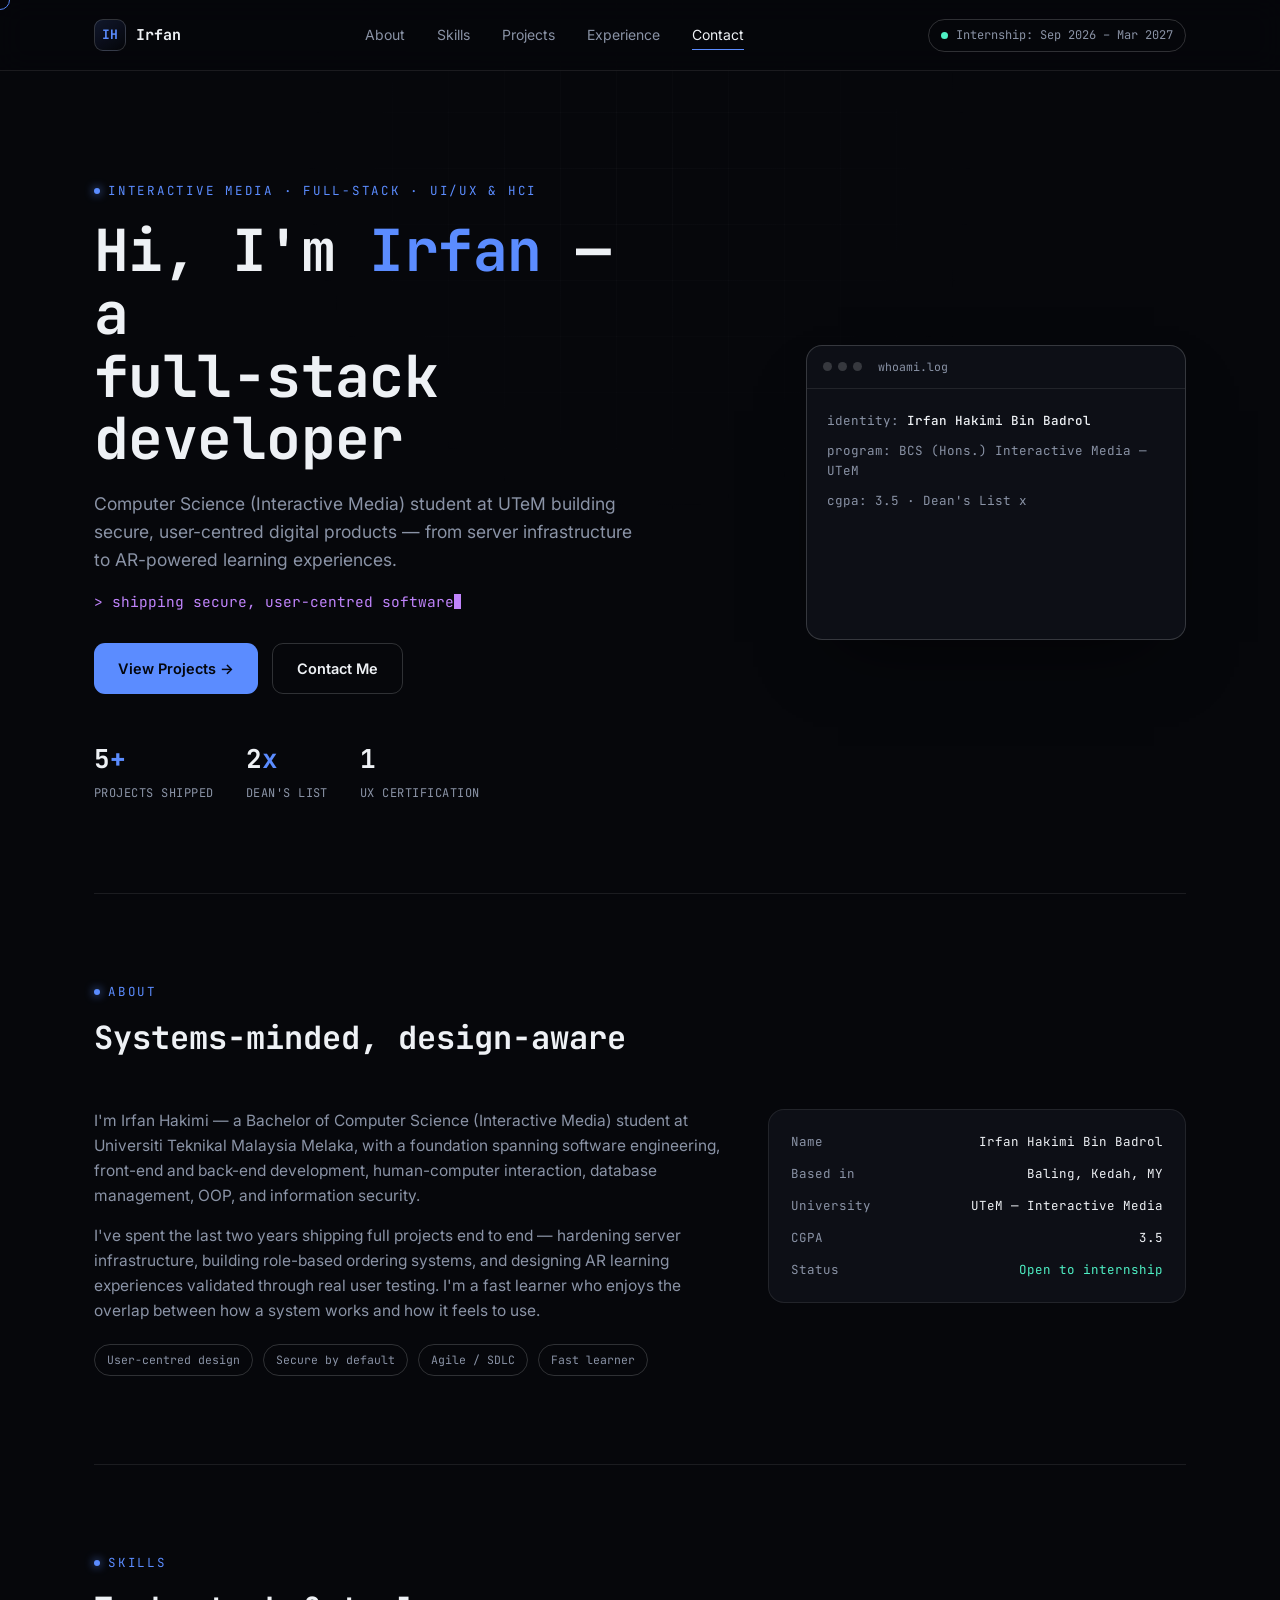
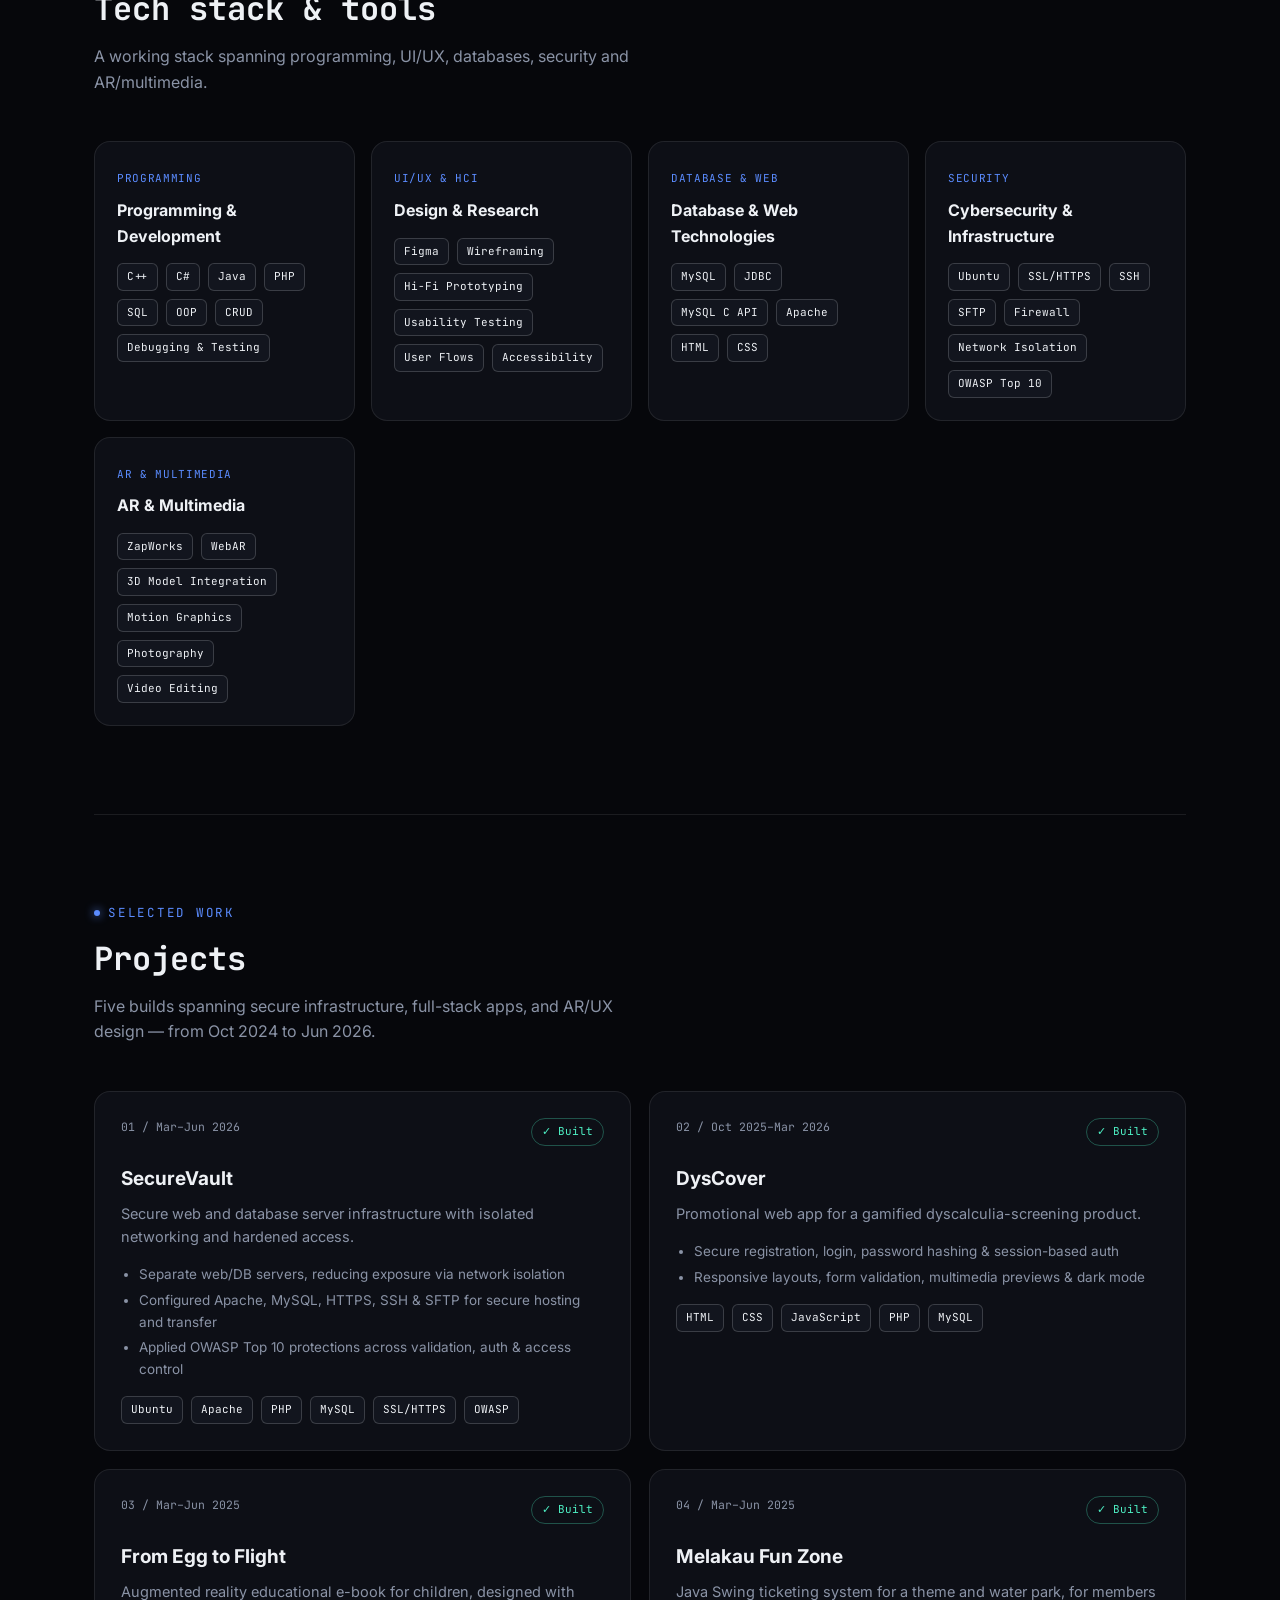
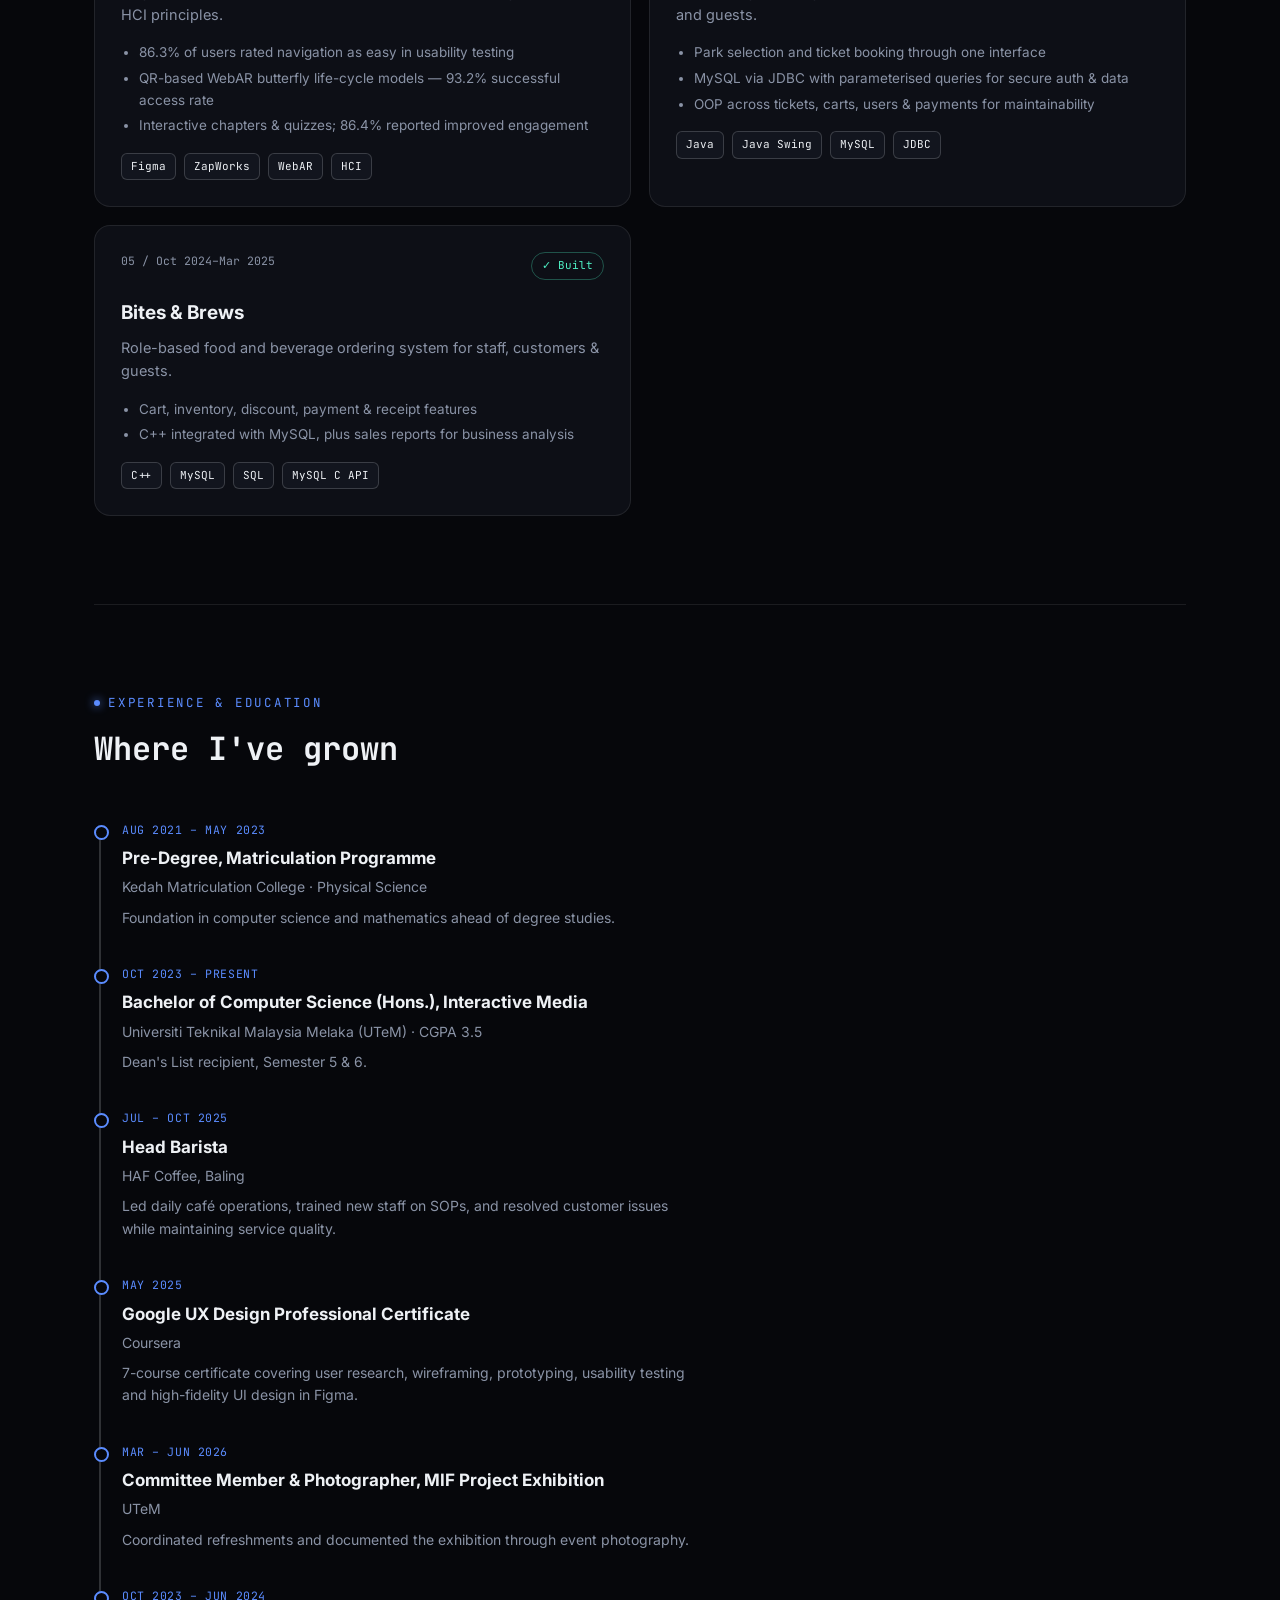
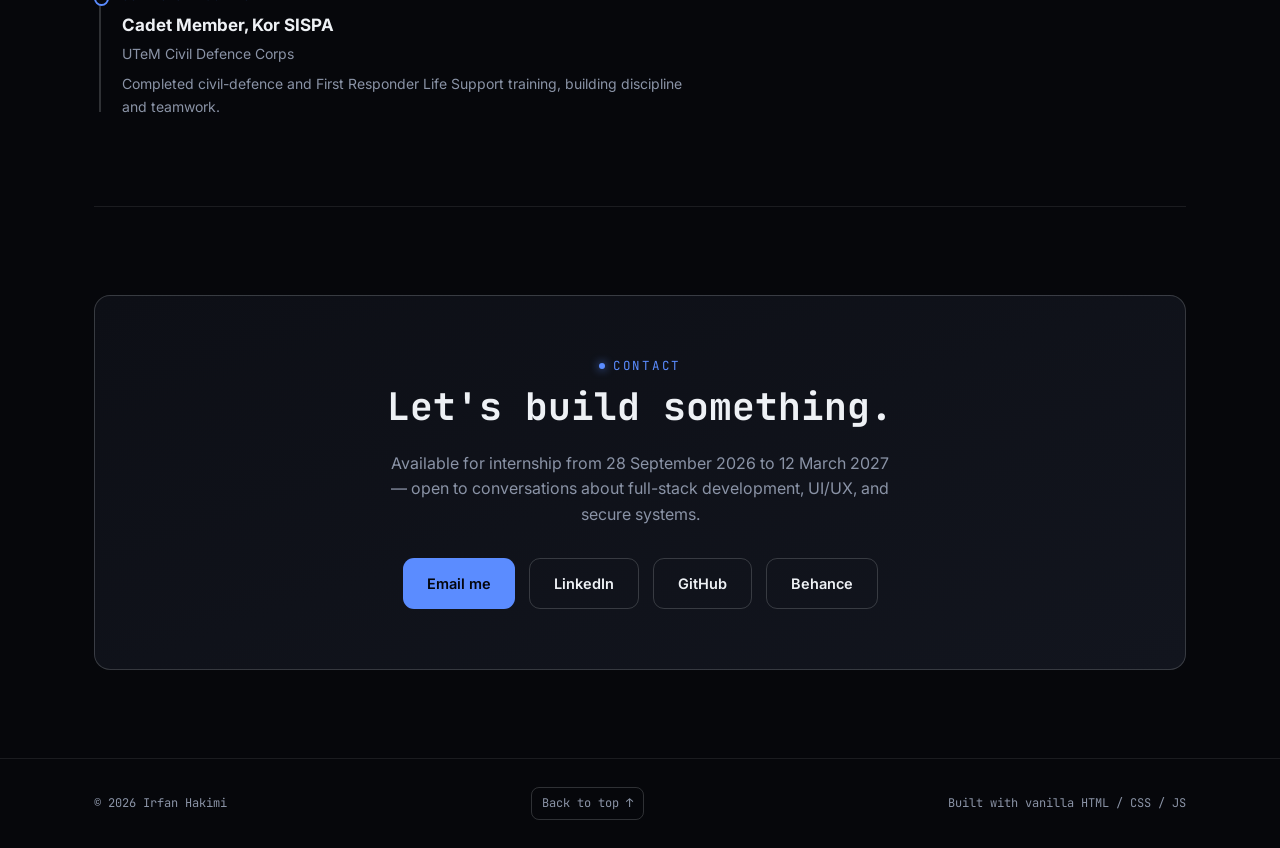
==== index.html @ e246172f "Rename index2.html to index.html" ====
<!DOCTYPE html>
<html lang="en">
<head>
<meta charset="UTF-8">
<meta name="viewport" content="width=device-width, initial-scale=1.0">
<title>Irfan Hakimi — Computer Science (Interactive Media) Portfolio</title>
<meta name="description" content="Irfan Hakimi Bin Badrol — Bachelor of Computer Science (Interactive Media) student at UTeM. Full-stack development, UI/UX, HCI, and information security projects.">
<link rel="preconnect" href="https://fonts.googleapis.com">
<link href="https://fonts.googleapis.com/css2?family=JetBrains+Mono:wght@400;500;600;700;800&family=Inter:wght@400;500;600;700;800&display=swap" rel="stylesheet">
<style>
  :root{
    --bg:#06070b;
    --surface:#0d0f16;
    --surface-2:#12151e;
    --line:rgba(238,241,245,0.09);
    --line-strong:rgba(238,241,245,0.18);
    --text:#eef1f5;
    --muted:#8a93a6;
    --accent:#5b8cff;
    --accent-soft:rgba(91,140,255,0.14);
    --accent-2:#c084fc;
    --ok:#4ef0c4;
    --radius:16px;
    --mono:'JetBrains Mono', ui-monospace, monospace;
    --sans:'Inter', system-ui, sans-serif;
    --ease:cubic-bezier(.22,1,.36,1);
  }
  *{margin:0;padding:0;box-sizing:border-box;}
  html{scroll-behavior:smooth;}
  body{
    background:var(--bg);color:var(--text);font-family:var(--sans);
    line-height:1.6;-webkit-font-smoothing:antialiased;overflow-x:hidden;position:relative;
  }
  a{color:inherit;text-decoration:none;}
  ::selection{background:var(--accent);color:#050608;}
  :focus-visible{outline:2px solid var(--accent);outline-offset:3px;border-radius:4px;}
  img,svg{display:block;max-width:100%;}

  body::before{
    content:'';position:fixed;inset:0;z-index:0;pointer-events:none;
    background-image:linear-gradient(var(--line) 1px, transparent 1px), linear-gradient(90deg, var(--line) 1px, transparent 1px);
    background-size:56px 56px;
    mask-image:radial-gradient(520px circle at var(--mx,50%) var(--my,20%), rgba(0,0,0,0.55), transparent 72%);
    -webkit-mask-image:radial-gradient(520px circle at var(--mx,50%) var(--my,20%), rgba(0,0,0,0.55), transparent 72%);
    opacity:.55;
  }

  .progress{position:fixed;top:0;left:0;height:2px;background:linear-gradient(90deg,var(--accent),var(--accent-2));width:0%;z-index:200;transition:width .1s linear;}

  .cursor{
    position:fixed;top:0;left:0;width:20px;height:20px;border-radius:50%;
    border:1.5px solid var(--accent);pointer-events:none;z-index:999;
    transform:translate(-50%,-50%);transition:width .2s var(--ease),height .2s var(--ease),background .2s ease,border-color .2s ease;
    mix-blend-mode:difference;
  }
  .cursor.active{width:44px;height:44px;background:var(--accent-soft);}
  @media (hover:none){ .cursor{display:none;} }

  .wrap{max-width:1140px;margin:0 auto;padding:0 24px;position:relative;z-index:1;}
  .eyebrow{
    font-family:var(--mono);font-size:12.5px;letter-spacing:.14em;text-transform:uppercase;
    color:var(--accent);display:flex;align-items:center;gap:8px;
  }
  .eyebrow::before{content:'';width:6px;height:6px;border-radius:50%;background:var(--accent);box-shadow:0 0 10px var(--accent);}

  header{position:sticky;top:0;z-index:60;background:rgba(6,7,11,0.7);backdrop-filter:blur(14px);border-bottom:1px solid var(--line);}
  nav{display:flex;align-items:center;justify-content:space-between;max-width:1140px;margin:0 auto;padding:16px 24px;}
  .logo{font-family:var(--mono);font-weight:700;font-size:15px;display:flex;align-items:center;gap:10px;}
  .logo .mark{width:32px;height:32px;border-radius:9px;background:linear-gradient(145deg,var(--accent-soft),transparent);border:1px solid var(--line-strong);display:flex;align-items:center;justify-content:center;color:var(--accent);font-size:13px;}
  .navlinks{display:flex;gap:8px;font-size:14px;color:var(--muted);list-style:none;}
  .navlinks li a{position:relative;padding:8px 12px;border-radius:8px;transition:color .2s;display:block;}
  .navlinks li a::after{content:'';position:absolute;left:12px;right:12px;bottom:4px;height:1.5px;background:var(--accent);transform:scaleX(0);transform-origin:left;transition:transform .25s var(--ease);}
  .navlinks li a:hover{color:var(--text);}
  .navlinks li a.active{color:var(--text);}
  .navlinks li a.active::after{transform:scaleX(1);}
  .status-pill{display:flex;align-items:center;gap:8px;font-family:var(--mono);font-size:12px;color:var(--muted);border:1px solid var(--line-strong);padding:6px 12px;border-radius:999px;}
  .status-pill .dot{width:7px;height:7px;border-radius:50%;background:var(--ok);animation:pulse 2s ease-in-out infinite;}
  @keyframes pulse{0%,100%{opacity:1;}50%{opacity:.55;}}
  .navtoggle{display:none;background:none;border:1px solid var(--line-strong);border-radius:8px;padding:8px 10px;color:var(--text);}

  .hero{padding:110px 0 90px;display:grid;grid-template-columns:1fr auto;gap:60px;align-items:center;}
  .hero-copy h1{font-family:var(--mono);font-weight:700;font-size:clamp(34px,5.2vw,58px);line-height:1.08;letter-spacing:-.01em;margin:18px 0 20px;}
  .hero-copy h1 .hi{color:var(--accent);}
  .hero-copy h1 .role{display:inline-block;position:relative;}
  .hero-copy p.lead{color:var(--muted);font-size:17.5px;max-width:540px;margin-bottom:16px;}
  .typewrap{font-family:var(--mono);color:var(--accent-2);font-size:14.5px;margin-bottom:30px;min-height:22px;}
  .typewrap .caret{display:inline-block;width:7px;height:15px;background:var(--accent-2);vertical-align:-2px;animation:blink 1s step-end infinite;}
  @keyframes blink{50%{opacity:0;}}
  .cta-row{display:flex;gap:14px;flex-wrap:wrap;margin-bottom:44px;}
  .btn{font-family:var(--sans);font-weight:600;font-size:14.5px;padding:13px 24px;border-radius:11px;display:inline-flex;align-items:center;gap:8px;position:relative;isolation:isolate;transition:transform .25s var(--ease), box-shadow .25s var(--ease), background .2s ease, border-color .2s ease;}
  .btn-primary{background:var(--accent);color:#04060c;}
  .btn-primary:hover{box-shadow:0 14px 34px -10px var(--accent-soft);}
  .btn-ghost{border:1px solid var(--line-strong);color:var(--text);}
  .btn-ghost:hover{background:var(--surface-2);border-color:var(--accent);}
  .magnetic{will-change:transform;}

  .hero-stats{display:flex;gap:32px;flex-wrap:wrap;}
  .hero-stats .stat{font-family:var(--mono);}
  .hero-stats .stat .num{font-size:26px;font-weight:700;color:var(--text);}
  .hero-stats .stat .num::after{content:attr(data-suffix);color:var(--accent);}
  .hero-stats .stat .label{font-size:12px;color:var(--muted);letter-spacing:.04em;text-transform:uppercase;margin-top:4px;}

  .term{background:var(--surface);border:1px solid var(--line-strong);border-radius:var(--radius);overflow:hidden;box-shadow:0 34px 70px -32px rgba(0,0,0,0.65);width:380px;transition:transform .35s var(--ease);}
  .term-bar{display:flex;align-items:center;gap:8px;padding:12px 16px;border-bottom:1px solid var(--line);font-family:var(--mono);font-size:11.5px;color:var(--muted);}
  .term-bar .dots{display:flex;gap:6px;margin-right:8px;}
  .term-bar .dots span{width:9px;height:9px;border-radius:50%;background:var(--line-strong);}
  .term-body{padding:22px 20px;font-family:var(--mono);font-size:12.6px;min-height:250px;}
  .term-line{margin-bottom:10px;color:var(--muted);}
  .term-line b{color:var(--text);font-weight:500;}
  .term-line .ok{color:var(--ok);}
  .term-line .warn{color:var(--accent-2);}

  section{padding:88px 0;border-top:1px solid var(--line);}
  .section-head{margin-bottom:46px;}
  .section-head h2{font-family:var(--mono);font-size:clamp(24px,3vw,32px);font-weight:700;margin-top:10px;}
  .section-head p{color:var(--muted);max-width:560px;margin-top:10px;}

  .about-grid{display:grid;grid-template-columns:1.2fr 0.8fr;gap:48px;align-items:start;}
  .about-grid p{color:var(--muted);margin-bottom:16px;font-size:15.5px;}
  .facts{background:var(--surface);border:1px solid var(--line);border-radius:var(--radius);padding:22px;}
  .facts dl{display:grid;grid-template-columns:auto 1fr;gap:12px 16px;font-family:var(--mono);font-size:12.5px;}
  .facts dt{color:var(--muted);}
  .facts dd{color:var(--text);text-align:right;}
  .values{display:flex;gap:10px;flex-wrap:wrap;margin-top:20px;}
  .values span{font-family:var(--mono);font-size:11.5px;border:1px solid var(--line-strong);padding:6px 12px;border-radius:999px;color:var(--muted);}

  .skill-groups{display:grid;grid-template-columns:repeat(auto-fit,minmax(250px,1fr));gap:16px;}
  .skill-card{background:var(--surface);border:1px solid var(--line);border-radius:var(--radius);padding:22px;transition:border-color .25s,transform .25s var(--ease);}
  .skill-card:hover{border-color:var(--accent);transform:translateY(-4px);}
  .skill-card .tag{font-family:var(--mono);font-size:11px;color:var(--accent);letter-spacing:.06em;}
  .skill-card h3{font-size:16px;font-weight:700;margin:8px 0 14px;}
  .chip-list{display:flex;flex-wrap:wrap;gap:8px;}
  .chip-list span{font-family:var(--mono);font-size:11px;color:var(--text);border:1px solid var(--line-strong);padding:4px 9px;border-radius:6px;background:var(--surface-2);}

  .projects{display:grid;grid-template-columns:repeat(2,1fr);gap:18px;}
  .project{background:var(--surface);border:1px solid var(--line);border-radius:var(--radius);padding:26px;position:relative;overflow:hidden;transform-style:preserve-3d;transition:border-color .25s,box-shadow .25s;}
  .project:hover{border-color:var(--line-strong);box-shadow:0 24px 50px -28px rgba(0,0,0,.7);}
  .project .top-row{display:flex;justify-content:space-between;align-items:flex-start;margin-bottom:18px;gap:12px;}
  .project .idx{font-family:var(--mono);color:var(--muted);font-size:11.5px;}
  .project-status{font-family:var(--mono);font-size:11px;padding:4px 10px;border-radius:999px;border:1px solid var(--line-strong);white-space:nowrap;}
  .project-status.ok{color:var(--ok);border-color:rgba(78,240,196,.3);}
  .project h3{font-size:19px;font-weight:700;margin-bottom:8px;}
  .project p{color:var(--muted);font-size:14.5px;margin-bottom:16px;}
  .project ul{color:var(--muted);font-size:13.5px;margin:0 0 16px 18px;}
  .project ul li{margin-bottom:4px;}
  .stack{display:flex;flex-wrap:wrap;gap:8px;}
  .stack span{font-family:var(--mono);font-size:11px;color:var(--text);border:1px solid var(--line-strong);padding:4px 9px;border-radius:6px;background:var(--surface-2);}

  .timeline{position:relative;padding-left:28px;}
  .timeline::before{content:'';position:absolute;left:5px;top:6px;bottom:6px;width:1.5px;background:var(--line-strong);}
  .tl-item{position:relative;padding-bottom:36px;}
  .tl-item:last-child{padding-bottom:0;}
  .tl-item::before{content:'';position:absolute;left:-28px;top:4px;width:11px;height:11px;border-radius:50%;background:var(--bg);border:2px solid var(--accent);}
  .tl-item .period{font-family:var(--mono);font-size:11.5px;color:var(--accent);letter-spacing:.05em;text-transform:uppercase;}
  .tl-item h3{font-size:17px;font-weight:700;margin:6px 0 4px;}
  .tl-item .org{color:var(--muted);font-size:14px;margin-bottom:8px;}
  .tl-item p{color:var(--muted);font-size:14px;max-width:580px;}

  .contact-card{background:linear-gradient(160deg, var(--surface), var(--surface-2));border:1px solid var(--line-strong);border-radius:var(--radius);padding:60px 40px;text-align:center;position:relative;overflow:hidden;}
  .contact-card h2{font-family:var(--mono);font-size:clamp(26px,4vw,38px);margin-bottom:14px;}
  .contact-card p{color:var(--muted);max-width:500px;margin:0 auto 30px;}
  .contact-links{display:flex;justify-content:center;gap:14px;flex-wrap:wrap;}

  footer{border-top:1px solid var(--line);padding:28px 0;}
  footer .wrap{display:flex;justify-content:space-between;align-items:center;font-family:var(--mono);font-size:12px;color:var(--muted);flex-wrap:wrap;gap:10px;}
  .back-top{border:1px solid var(--line-strong);border-radius:8px;padding:6px 10px;}

  .reveal{opacity:0;transform:translateY(20px);transition:opacity .7s var(--ease), transform .7s var(--ease);}
  .reveal.in{opacity:1;transform:translateY(0);}

  @media (max-width:960px){
    .hero{grid-template-columns:1fr;padding:70px 0;}
    .term{width:100%;justify-self:stretch;}
    .about-grid{grid-template-columns:1fr;}
    .projects{grid-template-columns:1fr;}
  }
  @media (max-width:760px){
    .navlinks{position:fixed;top:65px;left:0;right:0;background:rgba(6,7,11,.97);backdrop-filter:blur(14px);flex-direction:column;padding:14px;gap:2px;border-bottom:1px solid var(--line);transform:translateY(-120%);transition:transform .3s var(--ease);}
    .navlinks.open{transform:translateY(0);}
    .navlinks li a{padding:12px 14px;}
    .status-pill{display:none;}
    .navtoggle{display:block;}
    .hero-stats{flex-wrap:wrap;gap:20px;}
  }
  @media (prefers-reduced-motion: reduce){
    *{animation:none !important;transition:none !important;}
    .reveal{opacity:1;transform:none;}
    html{scroll-behavior:auto;}
  }
</style>
</head>
<body>

<div class="progress" id="progressBar"></div>
<div class="cursor" id="cursor"></div>

<header>
  <nav>
    <div class="logo"><span class="mark">IH</span> Irfan</div>
    <ul class="navlinks" id="navlinks">
      <li><a href="#about" data-nav>About</a></li>
      <li><a href="#skills" data-nav>Skills</a></li>
      <li><a href="#work" data-nav>Projects</a></li>
      <li><a href="#experience" data-nav>Experience</a></li>
      <li><a href="#contact" data-nav>Contact</a></li>
    </ul>
    <div class="status-pill"><span class="dot"></span> Internship: Sep 2026 – Mar 2027</div>
    <button class="navtoggle" id="navToggle" aria-label="Toggle menu" aria-expanded="false">☰</button>
  </nav>
</header>

<main class="wrap">

  <section class="hero" style="border-top:none;">
    <div class="hero-copy">
      <div class="eyebrow reveal in">Interactive Media · Full-Stack · UI/UX &amp; HCI</div>
      <h1 class="reveal in">Hi, I'm <span class="hi">Irfan</span> —<br>a <span class="role" id="roleText">full-stack developer</span></h1>
      <p class="lead reveal in">Computer Science (Interactive Media) student at UTeM building secure, user-centred digital products — from server infrastructure to AR-powered learning experiences.</p>
      <div class="typewrap reveal in"><span id="typedText"></span><span class="caret"></span></div>
      <div class="cta-row reveal in">
        <a href="#work" class="btn btn-primary magnetic">View Projects →</a>
        <a href="#contact" class="btn btn-ghost magnetic">Contact Me</a>
      </div>
      <div class="hero-stats reveal in">
        <div class="stat"><div class="num" data-count="5" data-suffix="+">0</div><div class="label">Projects Shipped</div></div>
        <div class="stat"><div class="num" data-count="2" data-suffix="x">0</div><div class="label">Dean's List</div></div>
        <div class="stat"><div class="num" data-count="1" data-suffix="">0</div><div class="label">UX Certification</div></div>
      </div>
    </div>

    <div class="term reveal in" id="tiltCard">
      <div class="term-bar"><span class="dots"><span></span><span></span><span></span></span> whoami.log</div>
      <div class="term-body" id="termBody"></div>
    </div>
  </section>

  <section id="about">
    <div class="section-head reveal">
      <div class="eyebrow">About</div>
      <h2>Systems-minded, design-aware</h2>
    </div>
    <div class="about-grid">
      <div class="reveal">
        <p>I'm Irfan Hakimi — a Bachelor of Computer Science (Interactive Media) student at Universiti Teknikal Malaysia Melaka, with a foundation spanning software engineering, front-end and back-end development, human-computer interaction, database management, OOP, and information security.</p>
        <p>I've spent the last two years shipping full projects end to end — hardening server infrastructure, building role-based ordering systems, and designing AR learning experiences validated through real user testing. I'm a fast learner who enjoys the overlap between how a system works and how it feels to use.</p>
        <div class="values">
          <span>User-centred design</span>
          <span>Secure by default</span>
          <span>Agile / SDLC</span>
          <span>Fast learner</span>
        </div>
      </div>
      <div class="facts reveal">
        <dl>
          <dt>Name</dt><dd>Irfan Hakimi Bin Badrol</dd>
          <dt>Based in</dt><dd>Baling, Kedah, MY</dd>
          <dt>University</dt><dd>UTeM — Interactive Media</dd>
          <dt>CGPA</dt><dd>3.5</dd>
          <dt>Status</dt><dd style="color:var(--ok)">Open to internship</dd>
        </dl>
      </div>
    </div>
  </section>

  <section id="skills">
    <div class="section-head reveal">
      <div class="eyebrow">Skills</div>
      <h2>Tech stack &amp; tools</h2>
      <p>A working stack spanning programming, UI/UX, databases, security and AR/multimedia.</p>
    </div>
    <div class="skill-groups">
      <div class="skill-card reveal">
        <span class="tag">PROGRAMMING</span>
        <h3>Programming &amp; Development</h3>
        <div class="chip-list"><span>C++</span><span>C#</span><span>Java</span><span>PHP</span><span>SQL</span><span>OOP</span><span>CRUD</span><span>Debugging &amp; Testing</span></div>
      </div>
      <div class="skill-card reveal">
        <span class="tag">UI/UX &amp; HCI</span>
        <h3>Design &amp; Research</h3>
        <div class="chip-list"><span>Figma</span><span>Wireframing</span><span>Hi-Fi Prototyping</span><span>Usability Testing</span><span>User Flows</span><span>Accessibility</span></div>
      </div>
      <div class="skill-card reveal">
        <span class="tag">DATABASE &amp; WEB</span>
        <h3>Database &amp; Web Technologies</h3>
        <div class="chip-list"><span>MySQL</span><span>JDBC</span><span>MySQL C API</span><span>Apache</span><span>HTML</span><span>CSS</span></div>
      </div>
      <div class="skill-card reveal">
        <span class="tag">SECURITY</span>
        <h3>Cybersecurity &amp; Infrastructure</h3>
        <div class="chip-list"><span>Ubuntu</span><span>SSL/HTTPS</span><span>SSH</span><span>SFTP</span><span>Firewall</span><span>Network Isolation</span><span>OWASP Top 10</span></div>
      </div>
      <div class="skill-card reveal">
        <span class="tag">AR &amp; MULTIMEDIA</span>
        <h3>AR &amp; Multimedia</h3>
        <div class="chip-list"><span>ZapWorks</span><span>WebAR</span><span>3D Model Integration</span><span>Motion Graphics</span><span>Photography</span><span>Video Editing</span></div>
      </div>
    </div>
  </section>

  <section id="work">
    <div class="section-head reveal">
      <div class="eyebrow">Selected Work</div>
      <h2>Projects</h2>
      <p>Five builds spanning secure infrastructure, full-stack apps, and AR/UX design — from Oct 2024 to Jun 2026.</p>
    </div>
    <div class="projects">
      <div class="project reveal" data-tilt>
        <div class="top-row"><span class="idx">01 / Mar–Jun 2026</span><span class="project-status ok">✓ Built</span></div>
        <h3>SecureVault</h3>
        <p>Secure web and database server infrastructure with isolated networking and hardened access.</p>
        <ul>
          <li>Separate web/DB servers, reducing exposure via network isolation</li>
          <li>Configured Apache, MySQL, HTTPS, SSH &amp; SFTP for secure hosting and transfer</li>
          <li>Applied OWASP Top 10 protections across validation, auth &amp; access control</li>
        </ul>
        <div class="stack"><span>Ubuntu</span><span>Apache</span><span>PHP</span><span>MySQL</span><span>SSL/HTTPS</span><span>OWASP</span></div>
      </div>
      <div class="project reveal" data-tilt>
        <div class="top-row"><span class="idx">02 / Oct 2025–Mar 2026</span><span class="project-status ok">✓ Built</span></div>
        <h3>DysCover</h3>
        <p>Promotional web app for a gamified dyscalculia-screening product.</p>
        <ul>
          <li>Secure registration, login, password hashing &amp; session-based auth</li>
          <li>Responsive layouts, form validation, multimedia previews &amp; dark mode</li>
        </ul>
        <div class="stack"><span>HTML</span><span>CSS</span><span>JavaScript</span><span>PHP</span><span>MySQL</span></div>
      </div>
      <div class="project reveal" data-tilt>
        <div class="top-row"><span class="idx">03 / Mar–Jun 2025</span><span class="project-status ok">✓ Built</span></div>
        <h3>From Egg to Flight</h3>
        <p>Augmented reality educational e-book for children, designed with HCI principles.</p>
        <ul>
          <li>86.3% of users rated navigation as easy in usability testing</li>
          <li>QR-based WebAR butterfly life-cycle models — 93.2% successful access rate</li>
          <li>Interactive chapters &amp; quizzes; 86.4% reported improved engagement</li>
        </ul>
        <div class="stack"><span>Figma</span><span>ZapWorks</span><span>WebAR</span><span>HCI</span></div>
      </div>
      <div class="project reveal" data-tilt>
        <div class="top-row"><span class="idx">04 / Mar–Jun 2025</span><span class="project-status ok">✓ Built</span></div>
        <h3>Melakau Fun Zone</h3>
        <p>Java Swing ticketing system for a theme and water park, for members and guests.</p>
        <ul>
          <li>Park selection and ticket booking through one interface</li>
          <li>MySQL via JDBC with parameterised queries for secure auth &amp; data</li>
          <li>OOP across tickets, carts, users &amp; payments for maintainability</li>
        </ul>
        <div class="stack"><span>Java</span><span>Java Swing</span><span>MySQL</span><span>JDBC</span></div>
      </div>
      <div class="project reveal" data-tilt>
        <div class="top-row"><span class="idx">05 / Oct 2024–Mar 2025</span><span class="project-status ok">✓ Built</span></div>
        <h3>Bites &amp; Brews</h3>
        <p>Role-based food and beverage ordering system for staff, customers &amp; guests.</p>
        <ul>
          <li>Cart, inventory, discount, payment &amp; receipt features</li>
          <li>C++ integrated with MySQL, plus sales reports for business analysis</li>
        </ul>
        <div class="stack"><span>C++</span><span>MySQL</span><span>SQL</span><span>MySQL C API</span></div>
      </div>
    </div>
  </section>

  <section id="experience">
    <div class="section-head reveal">
      <div class="eyebrow">Experience &amp; Education</div>
      <h2>Where I've grown</h2>
    </div>
    <div class="timeline">
      <div class="tl-item reveal">
        <div class="period">Aug 2021 – May 2023</div>
        <h3>Pre-Degree, Matriculation Programme</h3>
        <div class="org">Kedah Matriculation College · Physical Science</div>
        <p>Foundation in computer science and mathematics ahead of degree studies.</p>
      </div>
      <div class="tl-item reveal">
        <div class="period">Oct 2023 – Present</div>
        <h3>Bachelor of Computer Science (Hons.), Interactive Media</h3>
        <div class="org">Universiti Teknikal Malaysia Melaka (UTeM) · CGPA 3.5</div>
        <p>Dean's List recipient, Semester 5 &amp; 6.</p>
      </div>
      <div class="tl-item reveal">
        <div class="period">Jul – Oct 2025</div>
        <h3>Head Barista</h3>
        <div class="org">HAF Coffee, Baling</div>
        <p>Led daily café operations, trained new staff on SOPs, and resolved customer issues while maintaining service quality.</p>
      </div>
      <div class="tl-item reveal">
        <div class="period">May 2025</div>
        <h3>Google UX Design Professional Certificate</h3>
        <div class="org">Coursera</div>
        <p>7-course certificate covering user research, wireframing, prototyping, usability testing and high-fidelity UI design in Figma.</p>
      </div>
      <div class="tl-item reveal">
        <div class="period">Mar – Jun 2026</div>
        <h3>Committee Member &amp; Photographer, MIF Project Exhibition</h3>
        <div class="org">UTeM</div>
        <p>Coordinated refreshments and documented the exhibition through event photography.</p>
      </div>
      <div class="tl-item reveal">
        <div class="period">Oct 2023 – Jun 2024</div>
        <h3>Cadet Member, Kor SISPA</h3>
        <div class="org">UTeM Civil Defence Corps</div>
        <p>Completed civil-defence and First Responder Life Support training, building discipline and teamwork.</p>
      </div>
    </div>
  </section>

  <section id="contact">
    <div class="contact-card reveal">
      <div class="eyebrow" style="justify-content:center;">Contact</div>
      <h2>Let's build something.</h2>
      <p>Available for internship from 28 September 2026 to 12 March 2027 — open to conversations about full-stack development, UI/UX, and secure systems.</p>
      <div class="contact-links">
        <a href="mailto:irfanbad03@gmail.com" class="btn btn-primary magnetic">Email me</a>
        <a href="https://www.linkedin.com/in/irfan-hakimi-0294b0345" target="_blank" rel="noopener" class="btn btn-ghost magnetic">LinkedIn</a>
        <a href="https://github.com/8rfvn" target="_blank" rel="noopener" class="btn btn-ghost magnetic">GitHub</a>
        <a href="https://behance.net/irfanhakimi17" target="_blank" rel="noopener" class="btn btn-ghost magnetic">Behance</a>
      </div>
    </div>
  </section>

</main>

<footer>
  <div class="wrap">
    <span>© 2026 Irfan Hakimi</span>
    <a href="#top" class="back-top">Back to top ↑</a>
    <span>Built with vanilla HTML / CSS / JS</span>
  </div>
</footer>

<script>
(function(){
  const reduceMotion = window.matchMedia('(prefers-reduced-motion: reduce)').matches;
  const hasHover = window.matchMedia('(hover:hover)').matches;

  const cursor = document.getElementById('cursor');
  if (!reduceMotion && hasHover) {
    document.addEventListener('mousemove', (e) => {
      document.documentElement.style.setProperty('--mx', e.clientX + 'px');
      document.documentElement.style.setProperty('--my', e.clientY + 'px');
      cursor.style.left = e.clientX + 'px';
      cursor.style.top = e.clientY + 'px';
    });
    document.querySelectorAll('a, button, .project, .skill-card').forEach(el => {
      el.addEventListener('mouseenter', () => cursor.classList.add('active'));
      el.addEventListener('mouseleave', () => cursor.classList.remove('active'));
    });
  } else if (cursor) {
    cursor.style.display = 'none';
  }

  const bar = document.getElementById('progressBar');
  window.addEventListener('scroll', () => {
    const h = document.documentElement;
    const pct = (h.scrollTop) / (h.scrollHeight - h.clientHeight) * 100;
    bar.style.width = pct + '%';
  });

  const navToggle = document.getElementById('navToggle');
  const navlinks = document.getElementById('navlinks');
  navToggle.addEventListener('click', () => {
    const open = navlinks.classList.toggle('open');
    navToggle.setAttribute('aria-expanded', open);
  });
  navlinks.querySelectorAll('a').forEach(a => a.addEventListener('click', () => {
    navlinks.classList.remove('open');
    navToggle.setAttribute('aria-expanded', 'false');
  }));

  const navAnchors = document.querySelectorAll('[data-nav]');
  const sections = [...navAnchors].map(a => document.querySelector(a.getAttribute('href')));
  const spy = new IntersectionObserver((entries) => {
    entries.forEach(entry => {
      const id = '#' + entry.target.id;
      const link = document.querySelector(`[data-nav][href="${id}"]`);
      if (entry.isIntersecting) {
        navAnchors.forEach(a => a.classList.remove('active'));
        if (link) link.classList.add('active');
      }
    });
  }, { rootMargin: '-45% 0px -50% 0px' });
  sections.forEach(s => s && spy.observe(s));

  if (!reduceMotion && hasHover) {
    document.querySelectorAll('.magnetic').forEach(btn => {
      btn.addEventListener('mousemove', (e) => {
        const r = btn.getBoundingClientRect();
        const x = e.clientX - r.left - r.width/2;
        const y = e.clientY - r.top - r.height/2;
        btn.style.transform = `translate(${x*0.25}px, ${y*0.35}px)`;
      });
      btn.addEventListener('mouseleave', () => { btn.style.transform = 'translate(0,0)'; });
    });
  }

  if (!reduceMotion && hasHover) {
    document.querySelectorAll('[data-tilt]').forEach(card => {
      card.addEventListener('mousemove', (e) => {
        const r = card.getBoundingClientRect();
        const px = (e.clientX - r.left) / r.width - 0.5;
        const py = (e.clientY - r.top) / r.height - 0.5;
        card.style.transform = `perspective(700px) rotateX(${py * -6}deg) rotateY(${px * 8}deg) translateY(-2px)`;
      });
      card.addEventListener('mouseleave', () => { card.style.transform = ''; });
    });
  }

  const revealEls = document.querySelectorAll('.reveal');
  const io = new IntersectionObserver((entries) => {
    entries.forEach(entry => {
      if (entry.isIntersecting) { entry.target.classList.add('in'); io.unobserve(entry.target); }
    });
  }, { threshold: 0.15 });
  revealEls.forEach(el => io.observe(el));

  const counters = document.querySelectorAll('.num[data-count]');
  const countIO = new IntersectionObserver((entries) => {
    entries.forEach(entry => {
      if (!entry.isIntersecting) return;
      const el = entry.target;
      const target = parseInt(el.getAttribute('data-count'), 10);
      if (reduceMotion) { el.textContent = target; countIO.unobserve(el); return; }
      let cur = 0;
      const step = Math.max(1, Math.round(target / 40));
      const tick = () => {
        cur = Math.min(target, cur + step);
        el.textContent = cur;
        if (cur < target) requestAnimationFrame(tick);
      };
      tick();
      countIO.unobserve(el);
    });
  }, { threshold: 0.6 });
  counters.forEach(c => countIO.observe(c));

  const roles = ['full-stack developer', 'UI/UX designer', 'HCI researcher', 'security-minded builder'];
  const roleEl = document.getElementById('roleText');
  let ri = 0;
  if (!reduceMotion) {
    setInterval(() => {
      ri = (ri + 1) % roles.length;
      roleEl.style.opacity = 0;
      setTimeout(() => { roleEl.textContent = roles[ri]; roleEl.style.opacity = 1; }, 250);
    }, 2600);
    roleEl.style.transition = 'opacity .25s ease';
  }

  const termBody = document.getElementById('termBody');
  const lines = [
    { text: 'identity: <b>Irfan Hakimi Bin Badrol</b>' },
    { text: 'program: BCS (Hons.) Interactive Media — UTeM' },
    { text: 'cgpa: 3.5 · <span class="warn">Dean\'s List x2</span>' },
    { text: 'stack: PHP · Java · C++ · MySQL · Figma' },
    { text: 'availability: <span class="ok">Sep 2026 – Mar 2027 ✓</span>' },
  ];
  function typeLine(i){
    if (i >= lines.length) return;
    const row = document.createElement('div');
    row.className = 'term-line';
    termBody.appendChild(row);
    const full = lines[i].text;
    const plain = full.replace(/<[^>]+>/g, '');
    if (reduceMotion) { row.innerHTML = full; setTimeout(() => typeLine(i+1), 60); return; }
    let c = 0;
    const iv = setInterval(() => {
      c++;
      row.textContent = plain.slice(0, c);
      if (c >= plain.length) { clearInterval(iv); row.innerHTML = full; setTimeout(() => typeLine(i+1), 200); }
    }, 16);
  }
  typeLine(0);

  const typedEl = document.getElementById('typedText');
  const phrase = '> shipping secure, user-centred software';
  if (reduceMotion) {
    typedEl.textContent = phrase;
  } else {
    let ti = 0;
    const typeTag = () => {
      typedEl.textContent = phrase.slice(0, ti);
      ti++;
      if (ti <= phrase.length) setTimeout(typeTag, 32);
    };
    typeTag();
  }
})();
</script>

</body>
</html>
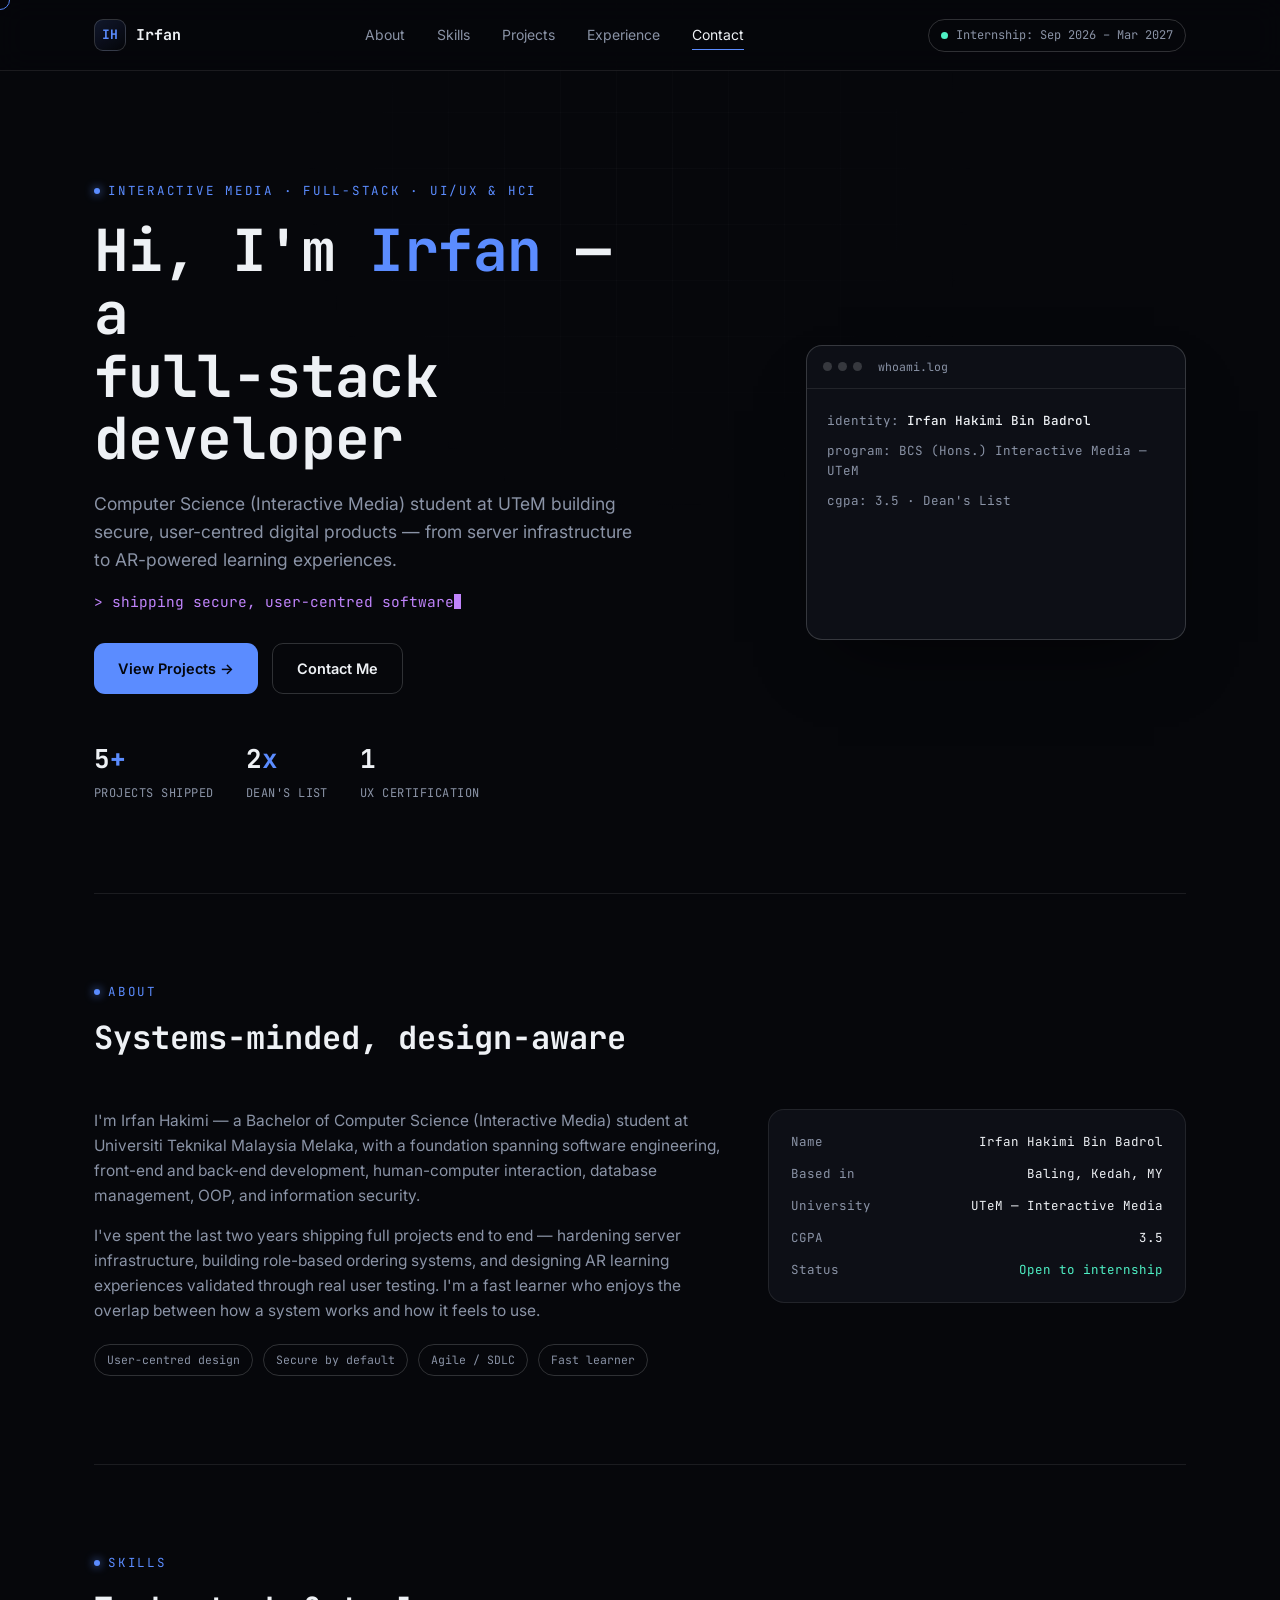
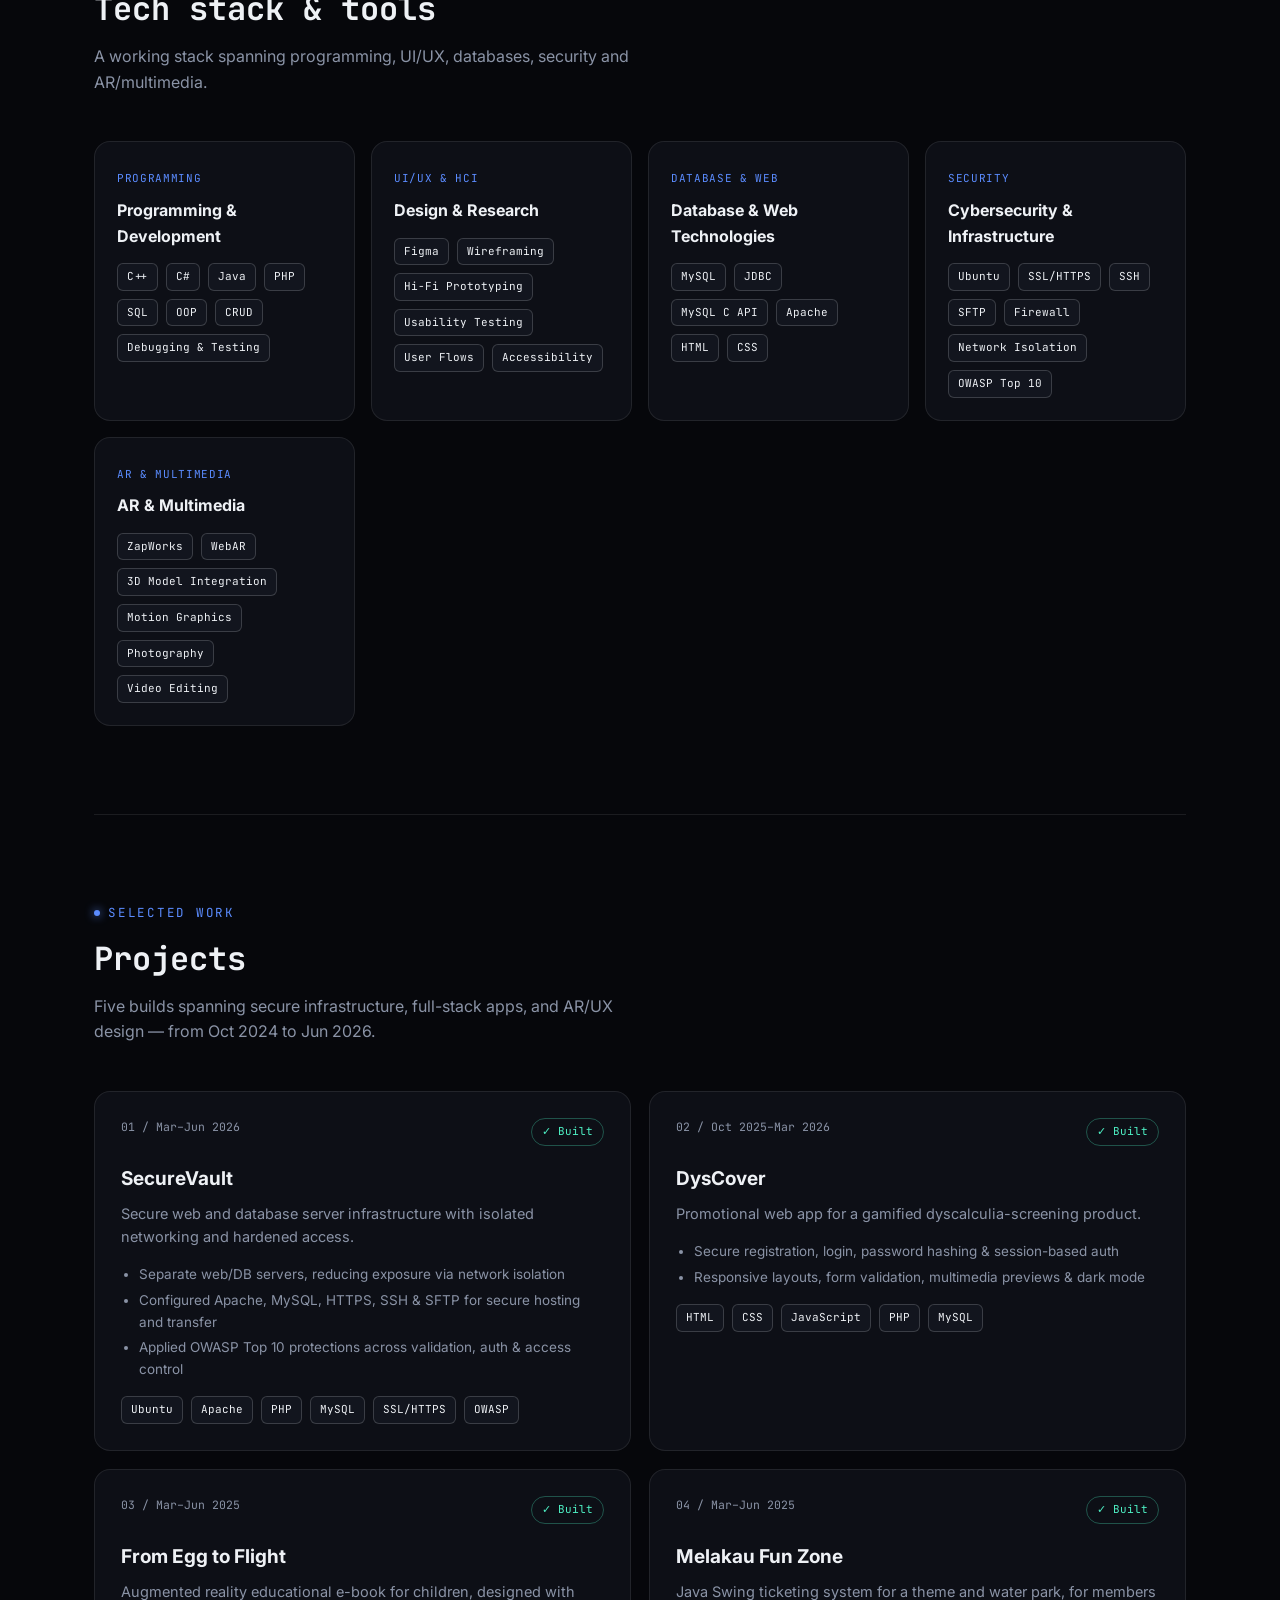
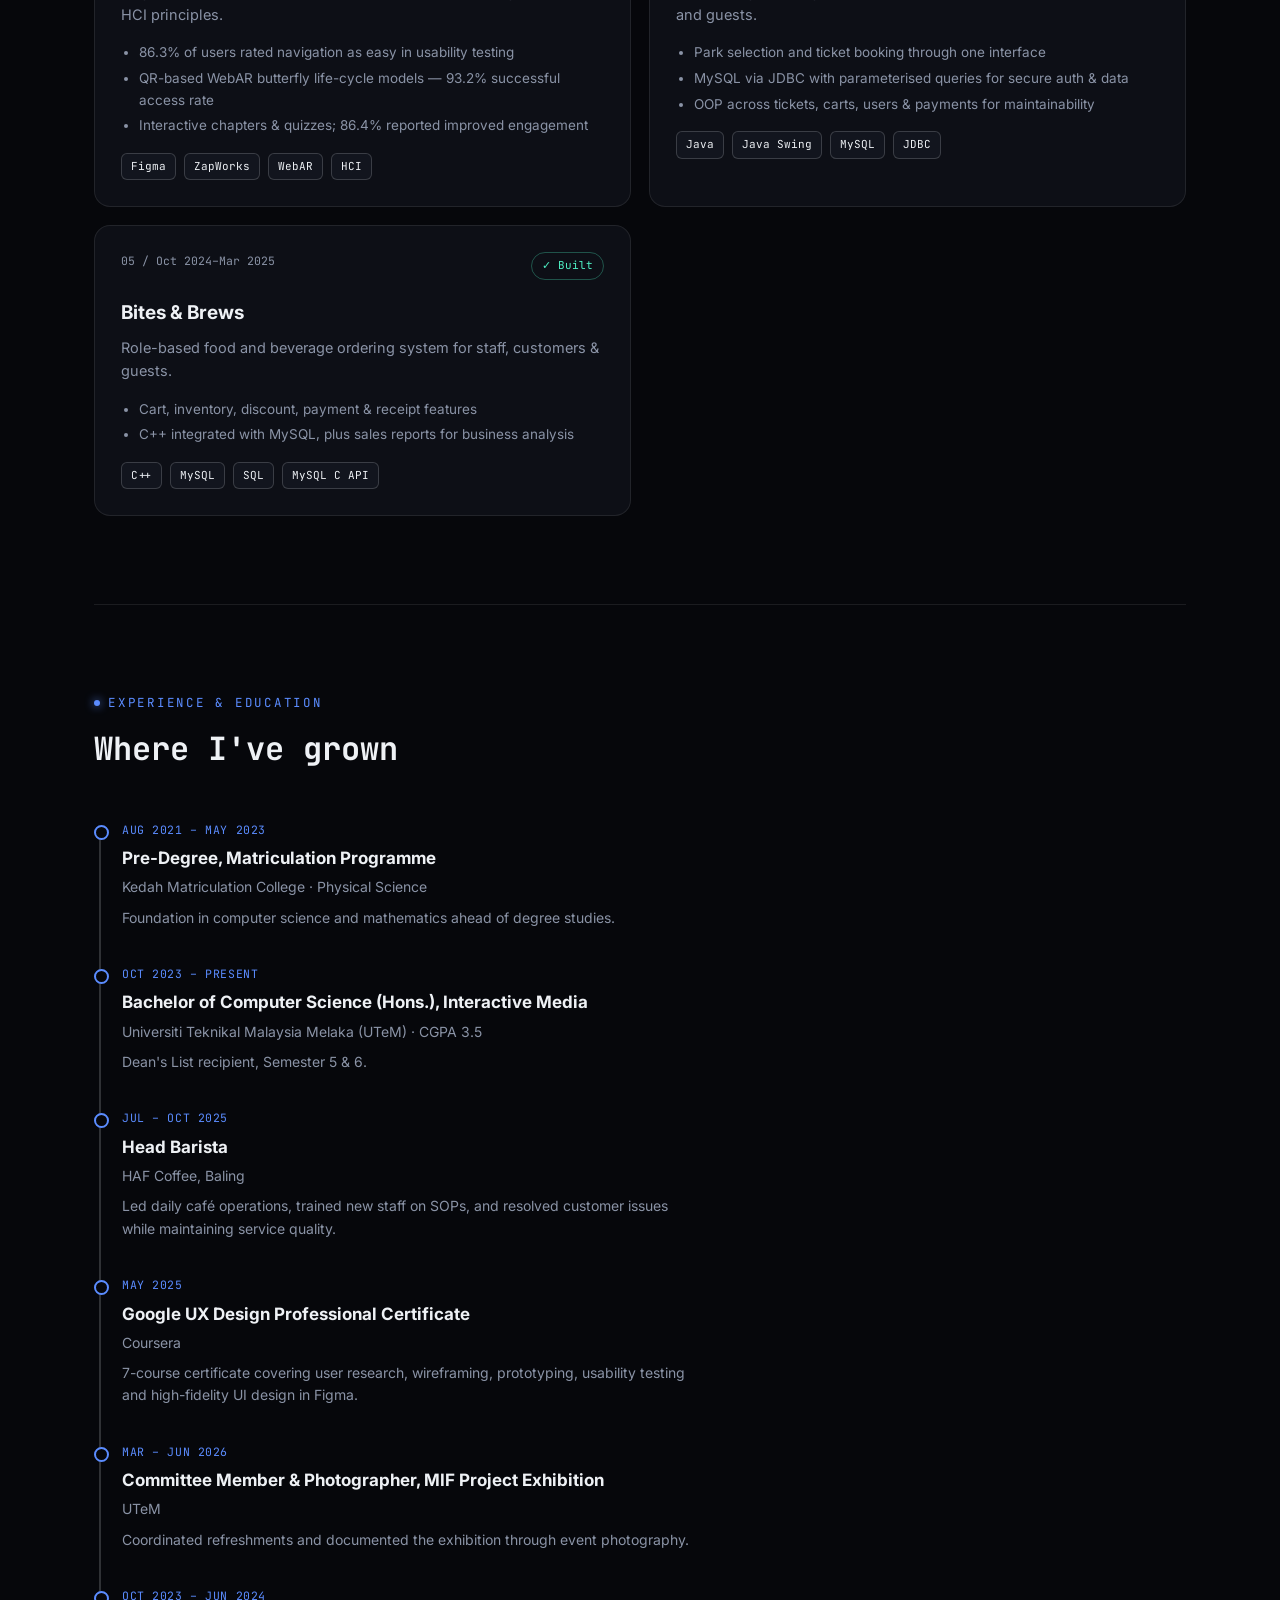
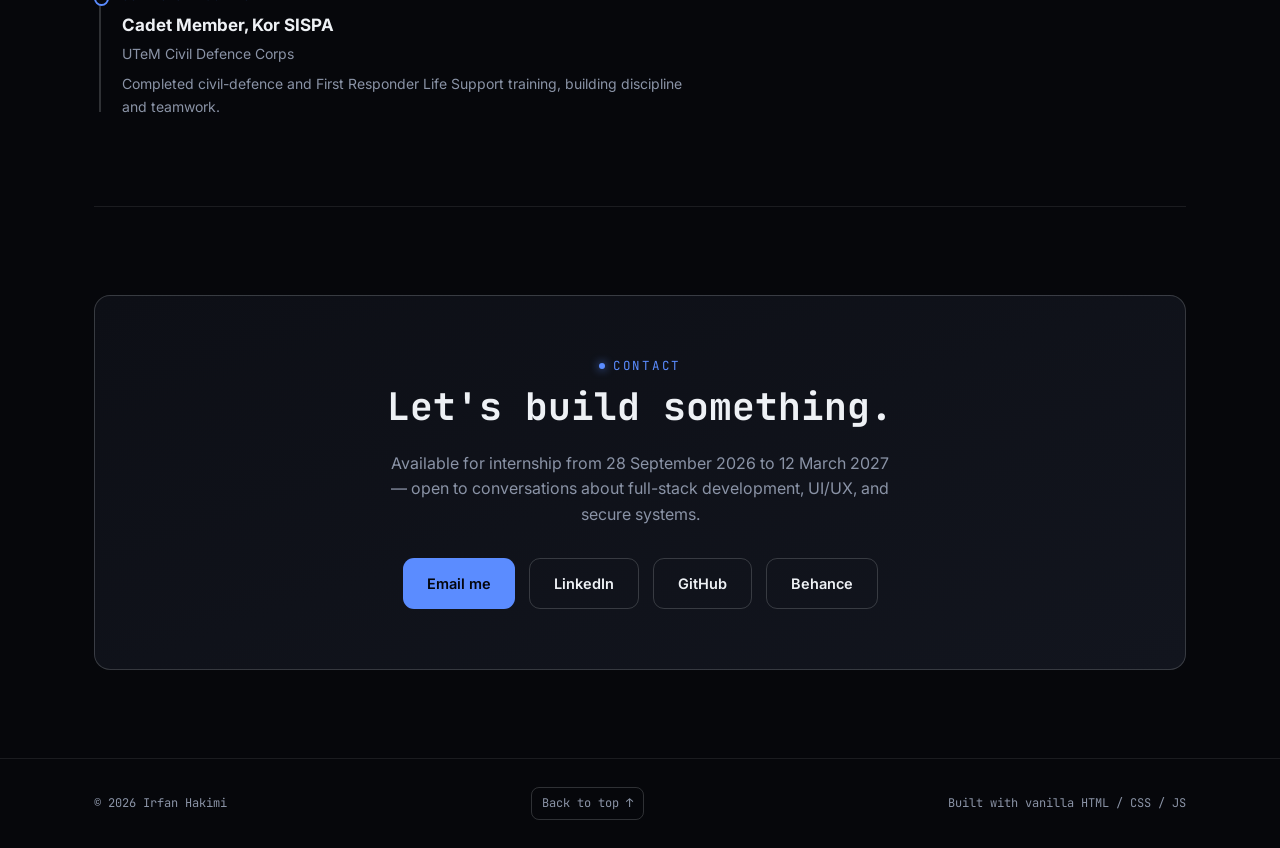
==== commit 9b9969b9: "Change greeting from 'Hello' to 'Goodbye'" ====
--- a/index.html
+++ b/index.html
@@ -534,7 +534,7 @@
   }, { threshold: 0.6 });
   counters.forEach(c => countIO.observe(c));
 
-  const roles = ['full-stack developer', 'UI/UX designer', 'HCI researcher', 'security-minded builder'];
+  const roles = ['full-stack developer', 'UI/UX designer'];
   const roleEl = document.getElementById('roleText');
   let ri = 0;
   if (!reduceMotion) {
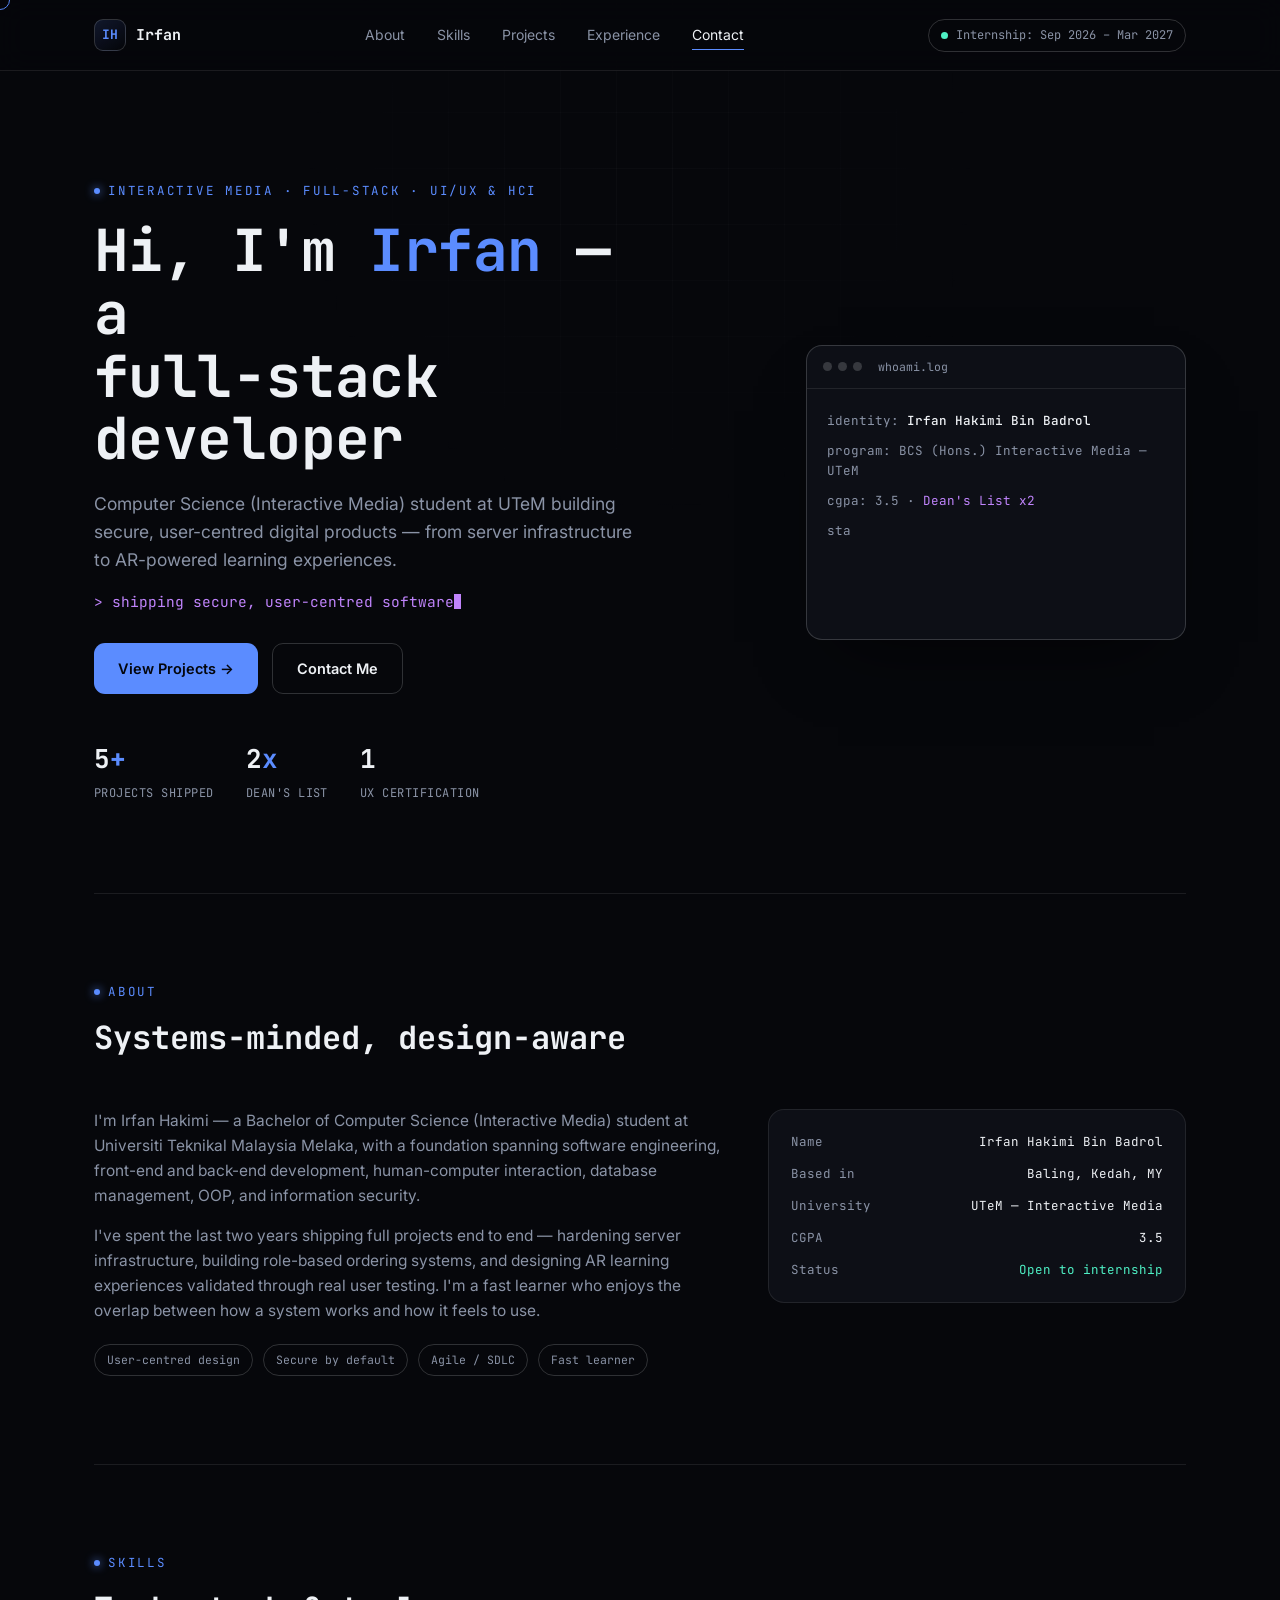
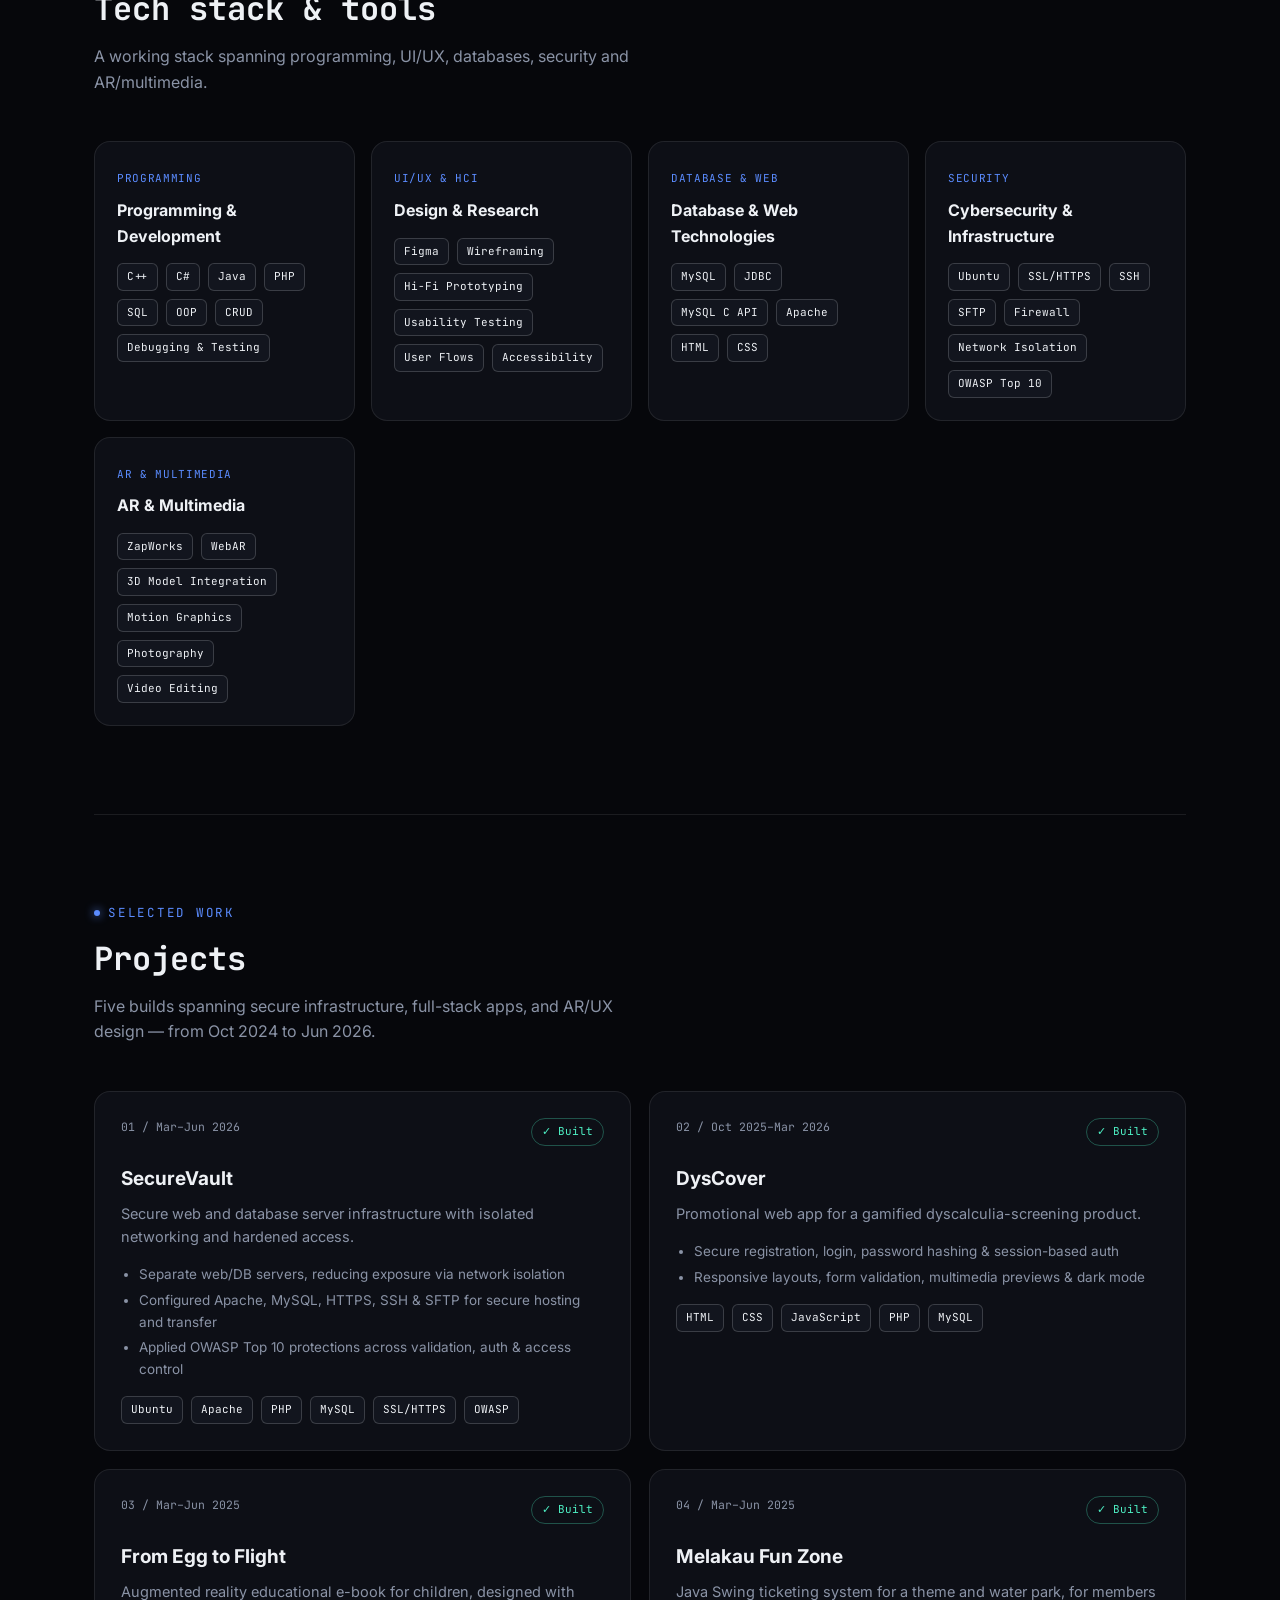
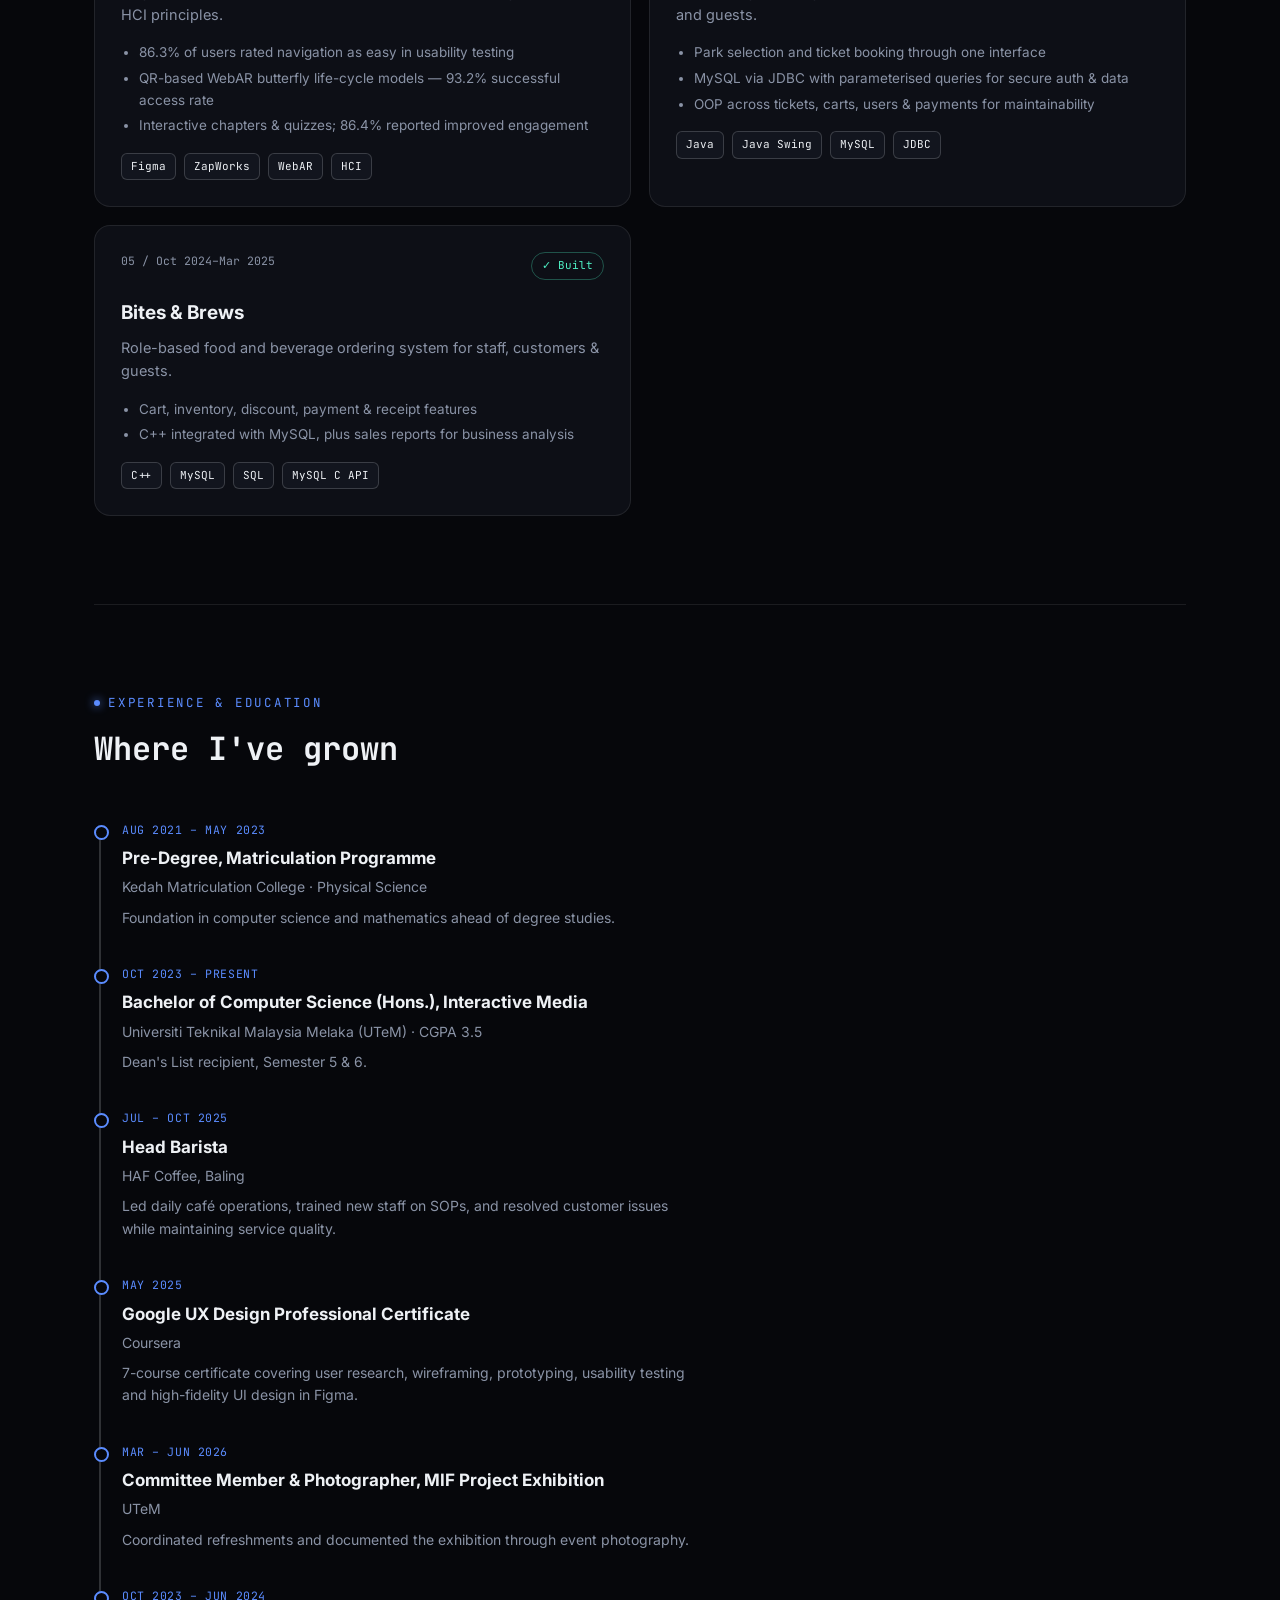
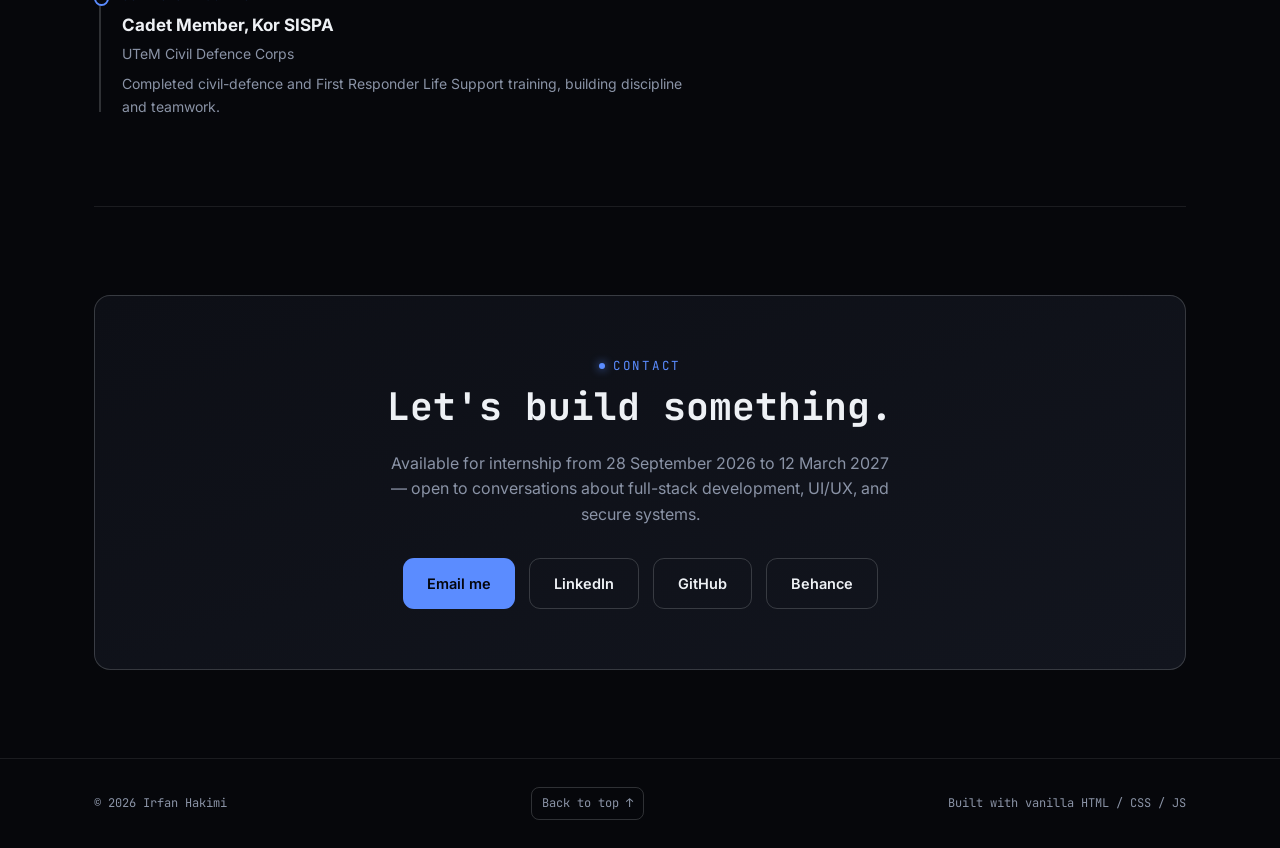
==== commit 50d43de8: "Update index.html" ====
--- a/index.html
+++ b/index.html
@@ -6,7 +6,9 @@
 <title>Irfan Hakimi — Computer Science (Interactive Media) Portfolio</title>
 <meta name="description" content="Irfan Hakimi Bin Badrol — Bachelor of Computer Science (Interactive Media) student at UTeM. Full-stack development, UI/UX, HCI, and information security projects.">
 <link rel="preconnect" href="https://fonts.googleapis.com">
+<link rel="icon" type="image/png" href="images/favicon.png">
 <link href="https://fonts.googleapis.com/css2?family=JetBrains+Mono:wght@400;500;600;700;800&family=Inter:wght@400;500;600;700;800&display=swap" rel="stylesheet">
+
 <style>
   :root{
     --bg:#06070b;
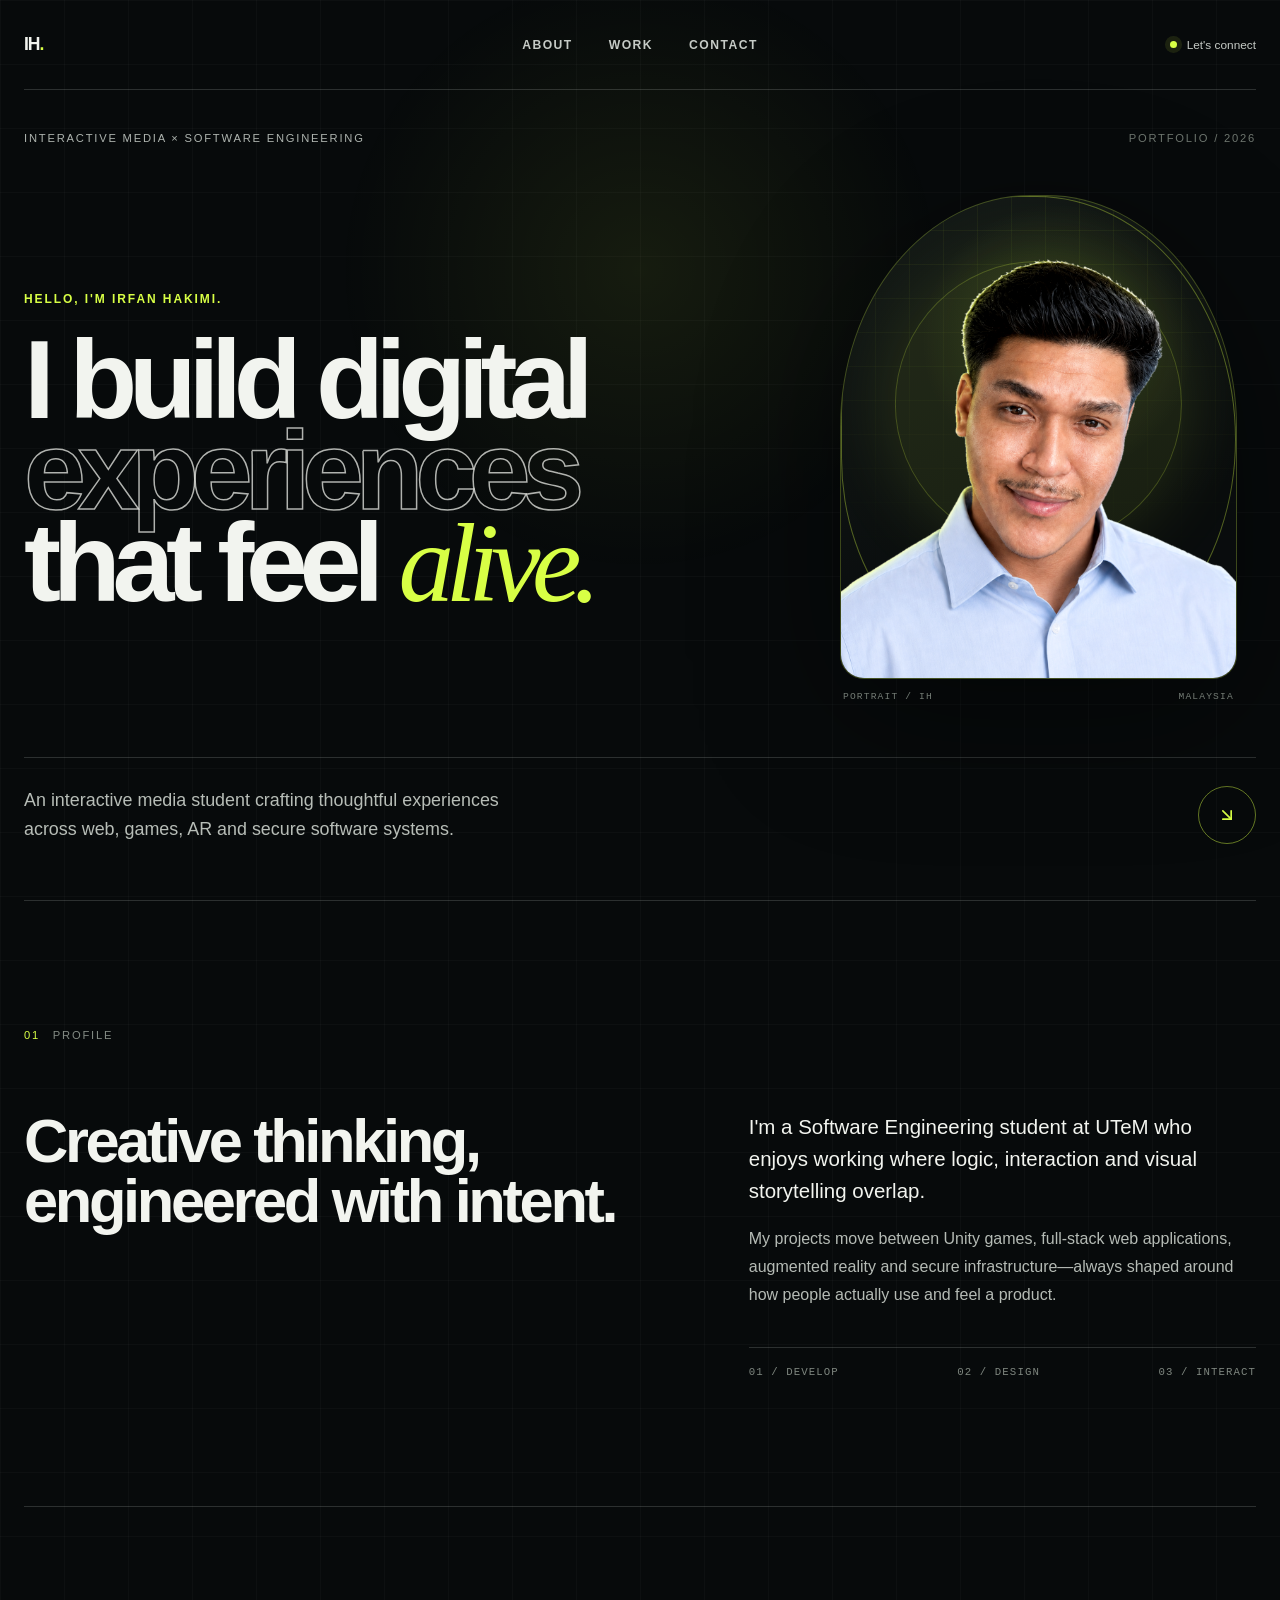
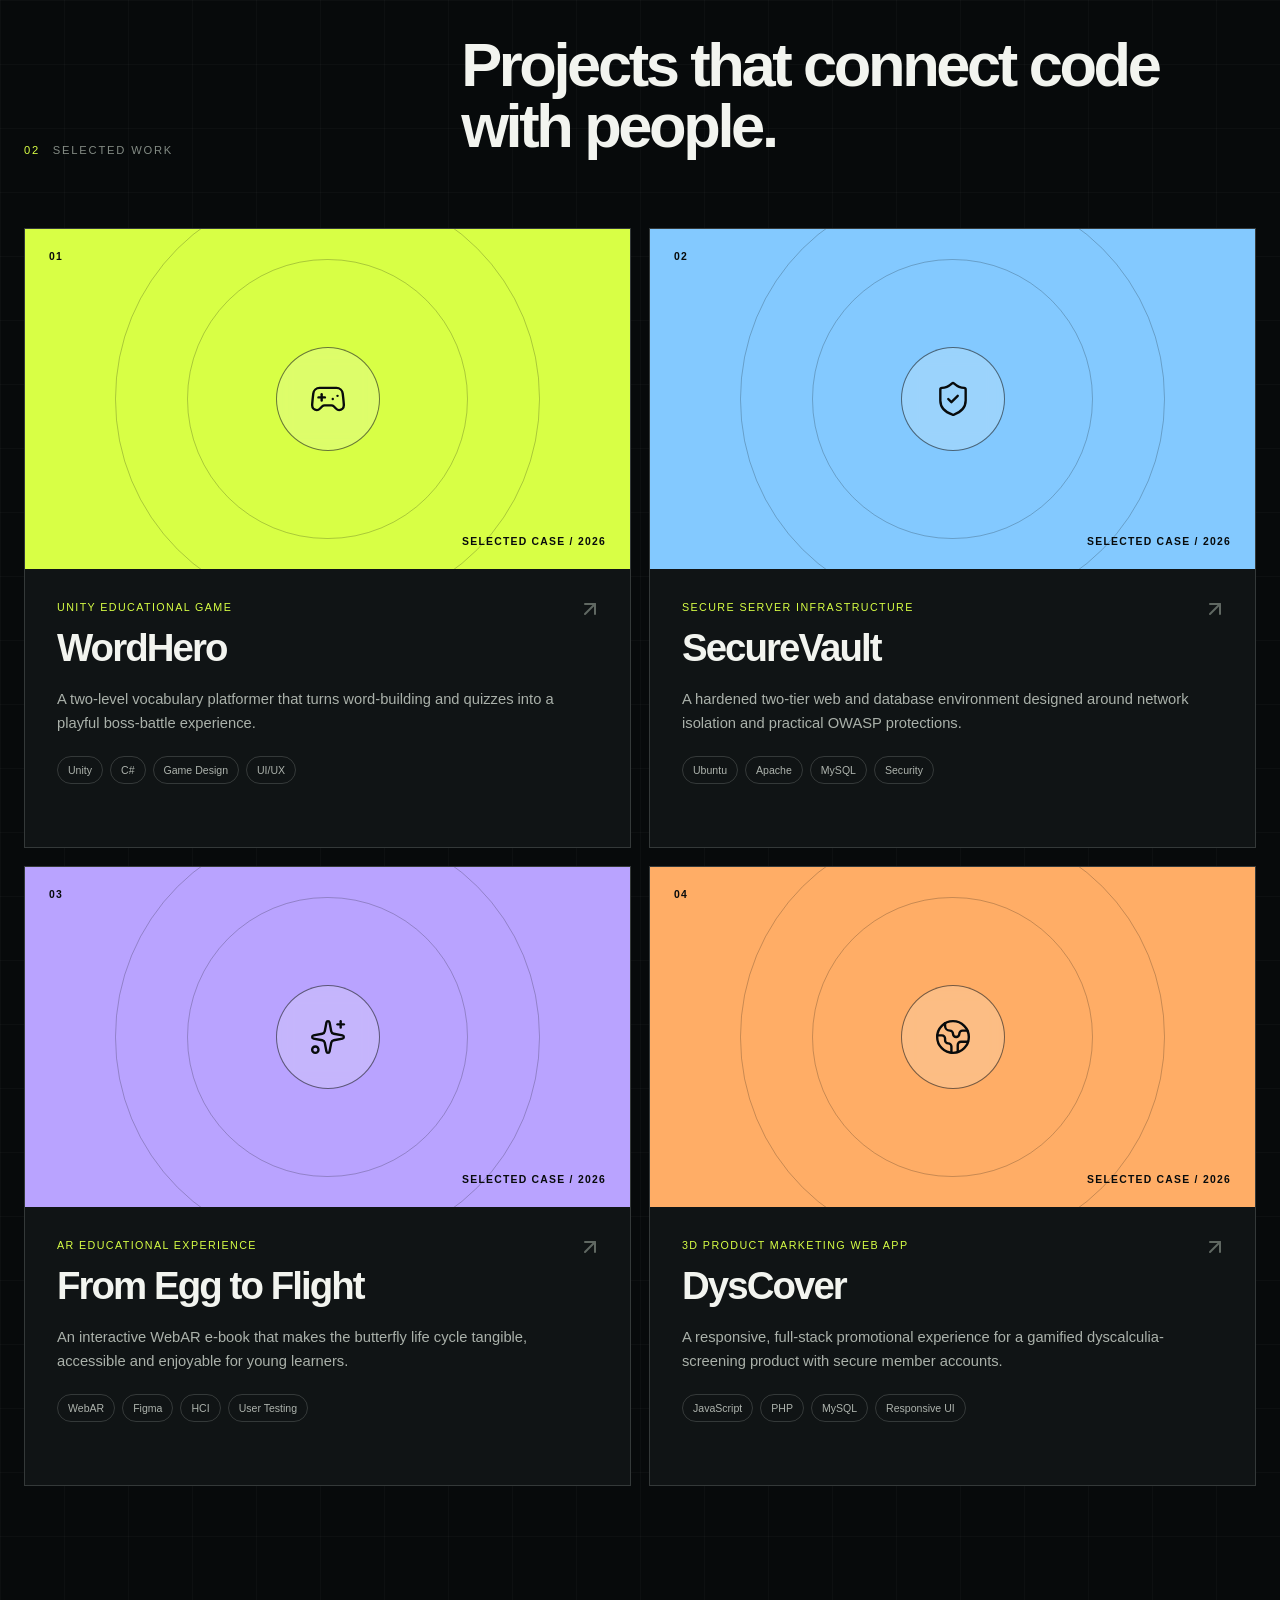
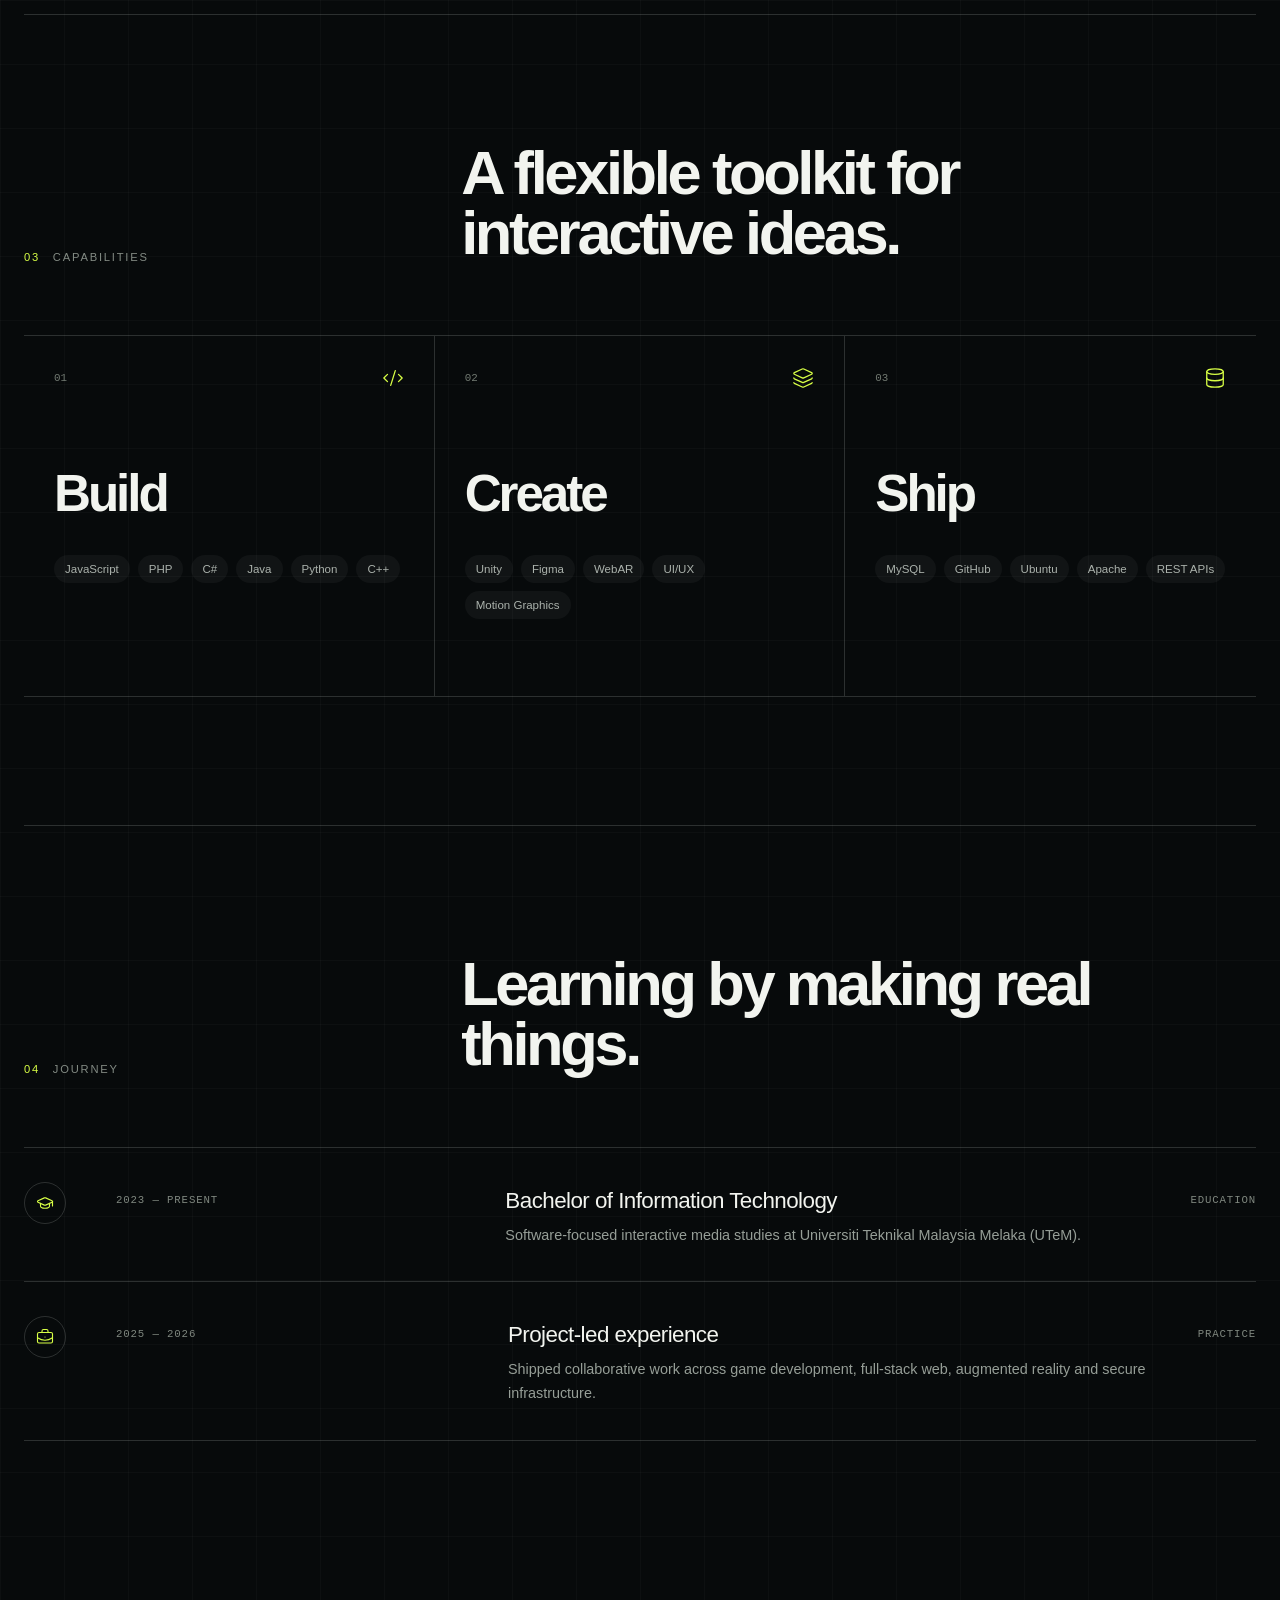
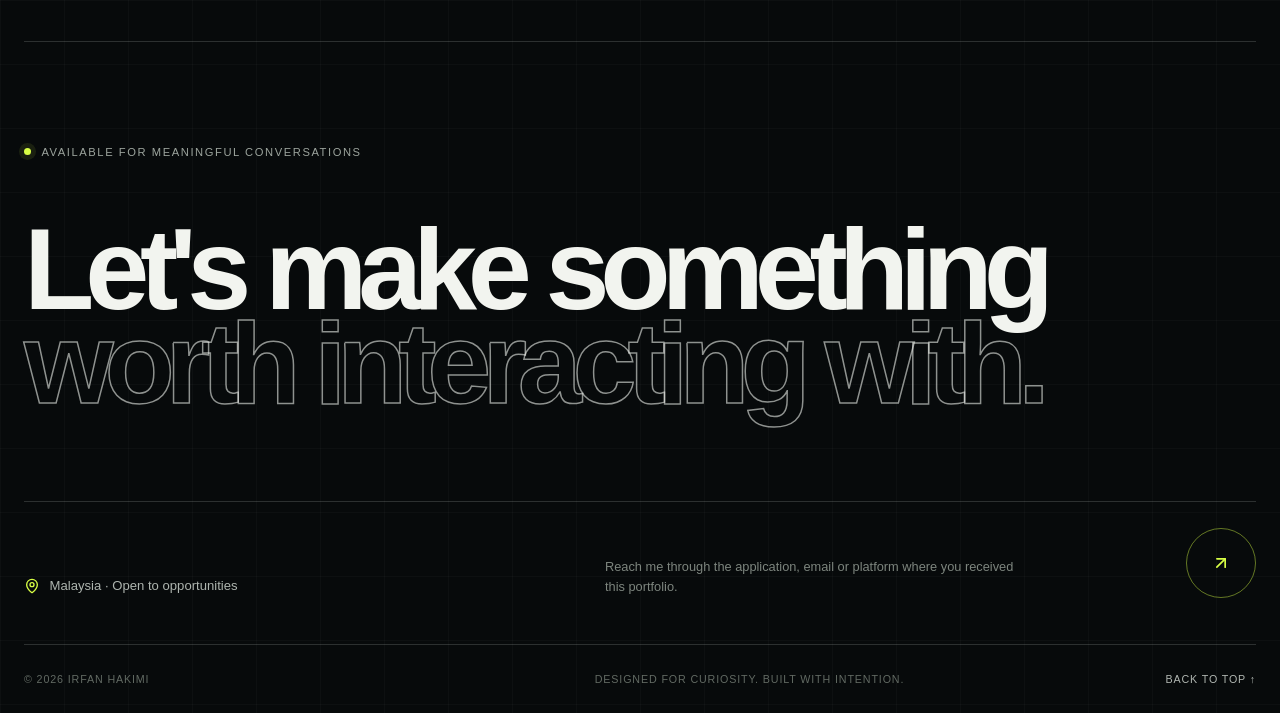
==== commit 97745974: "Replace portfolio with interactive redesign Static, responsive portfolio with updated portrait, proj" ====
--- a/index.html
+++ b/index.html
@@ -1,593 +1,25 @@
-<!DOCTYPE html>
-<html lang="en">
-<head>
-<meta charset="UTF-8">
-<meta name="viewport" content="width=device-width, initial-scale=1.0">
-<title>Irfan Hakimi — Computer Science (Interactive Media) Portfolio</title>
-<meta name="description" content="Irfan Hakimi Bin Badrol — Bachelor of Computer Science (Interactive Media) student at UTeM. Full-stack development, UI/UX, HCI, and information security projects.">
-<link rel="preconnect" href="https://fonts.googleapis.com">
-<link rel="icon" type="image/png" href="images/favicon.png">
-<link href="https://fonts.googleapis.com/css2?family=JetBrains+Mono:wght@400;500;600;700;800&family=Inter:wght@400;500;600;700;800&display=swap" rel="stylesheet">
-
-<style>
-  :root{
-    --bg:#06070b;
-    --surface:#0d0f16;
-    --surface-2:#12151e;
-    --line:rgba(238,241,245,0.09);
-    --line-strong:rgba(238,241,245,0.18);
-    --text:#eef1f5;
-    --muted:#8a93a6;
-    --accent:#5b8cff;
-    --accent-soft:rgba(91,140,255,0.14);
-    --accent-2:#c084fc;
-    --ok:#4ef0c4;
-    --radius:16px;
-    --mono:'JetBrains Mono', ui-monospace, monospace;
-    --sans:'Inter', system-ui, sans-serif;
-    --ease:cubic-bezier(.22,1,.36,1);
-  }
-  *{margin:0;padding:0;box-sizing:border-box;}
-  html{scroll-behavior:smooth;}
-  body{
-    background:var(--bg);color:var(--text);font-family:var(--sans);
-    line-height:1.6;-webkit-font-smoothing:antialiased;overflow-x:hidden;position:relative;
-  }
-  a{color:inherit;text-decoration:none;}
-  ::selection{background:var(--accent);color:#050608;}
-  :focus-visible{outline:2px solid var(--accent);outline-offset:3px;border-radius:4px;}
-  img,svg{display:block;max-width:100%;}
-
-  body::before{
-    content:'';position:fixed;inset:0;z-index:0;pointer-events:none;
-    background-image:linear-gradient(var(--line) 1px, transparent 1px), linear-gradient(90deg, var(--line) 1px, transparent 1px);
-    background-size:56px 56px;
-    mask-image:radial-gradient(520px circle at var(--mx,50%) var(--my,20%), rgba(0,0,0,0.55), transparent 72%);
-    -webkit-mask-image:radial-gradient(520px circle at var(--mx,50%) var(--my,20%), rgba(0,0,0,0.55), transparent 72%);
-    opacity:.55;
-  }
-
-  .progress{position:fixed;top:0;left:0;height:2px;background:linear-gradient(90deg,var(--accent),var(--accent-2));width:0%;z-index:200;transition:width .1s linear;}
-
-  .cursor{
-    position:fixed;top:0;left:0;width:20px;height:20px;border-radius:50%;
-    border:1.5px solid var(--accent);pointer-events:none;z-index:999;
-    transform:translate(-50%,-50%);transition:width .2s var(--ease),height .2s var(--ease),background .2s ease,border-color .2s ease;
-    mix-blend-mode:difference;
-  }
-  .cursor.active{width:44px;height:44px;background:var(--accent-soft);}
-  @media (hover:none){ .cursor{display:none;} }
-
-  .wrap{max-width:1140px;margin:0 auto;padding:0 24px;position:relative;z-index:1;}
-  .eyebrow{
-    font-family:var(--mono);font-size:12.5px;letter-spacing:.14em;text-transform:uppercase;
-    color:var(--accent);display:flex;align-items:center;gap:8px;
-  }
-  .eyebrow::before{content:'';width:6px;height:6px;border-radius:50%;background:var(--accent);box-shadow:0 0 10px var(--accent);}
-
-  header{position:sticky;top:0;z-index:60;background:rgba(6,7,11,0.7);backdrop-filter:blur(14px);border-bottom:1px solid var(--line);}
-  nav{display:flex;align-items:center;justify-content:space-between;max-width:1140px;margin:0 auto;padding:16px 24px;}
-  .logo{font-family:var(--mono);font-weight:700;font-size:15px;display:flex;align-items:center;gap:10px;}
-  .logo .mark{width:32px;height:32px;border-radius:9px;background:linear-gradient(145deg,var(--accent-soft),transparent);border:1px solid var(--line-strong);display:flex;align-items:center;justify-content:center;color:var(--accent);font-size:13px;}
-  .navlinks{display:flex;gap:8px;font-size:14px;color:var(--muted);list-style:none;}
-  .navlinks li a{position:relative;padding:8px 12px;border-radius:8px;transition:color .2s;display:block;}
-  .navlinks li a::after{content:'';position:absolute;left:12px;right:12px;bottom:4px;height:1.5px;background:var(--accent);transform:scaleX(0);transform-origin:left;transition:transform .25s var(--ease);}
-  .navlinks li a:hover{color:var(--text);}
-  .navlinks li a.active{color:var(--text);}
-  .navlinks li a.active::after{transform:scaleX(1);}
-  .status-pill{display:flex;align-items:center;gap:8px;font-family:var(--mono);font-size:12px;color:var(--muted);border:1px solid var(--line-strong);padding:6px 12px;border-radius:999px;}
-  .status-pill .dot{width:7px;height:7px;border-radius:50%;background:var(--ok);animation:pulse 2s ease-in-out infinite;}
-  @keyframes pulse{0%,100%{opacity:1;}50%{opacity:.55;}}
-  .navtoggle{display:none;background:none;border:1px solid var(--line-strong);border-radius:8px;padding:8px 10px;color:var(--text);}
-
-  .hero{padding:110px 0 90px;display:grid;grid-template-columns:1fr auto;gap:60px;align-items:center;}
-  .hero-copy h1{font-family:var(--mono);font-weight:700;font-size:clamp(34px,5.2vw,58px);line-height:1.08;letter-spacing:-.01em;margin:18px 0 20px;}
-  .hero-copy h1 .hi{color:var(--accent);}
-  .hero-copy h1 .role{display:inline-block;position:relative;}
-  .hero-copy p.lead{color:var(--muted);font-size:17.5px;max-width:540px;margin-bottom:16px;}
-  .typewrap{font-family:var(--mono);color:var(--accent-2);font-size:14.5px;margin-bottom:30px;min-height:22px;}
-  .typewrap .caret{display:inline-block;width:7px;height:15px;background:var(--accent-2);vertical-align:-2px;animation:blink 1s step-end infinite;}
-  @keyframes blink{50%{opacity:0;}}
-  .cta-row{display:flex;gap:14px;flex-wrap:wrap;margin-bottom:44px;}
-  .btn{font-family:var(--sans);font-weight:600;font-size:14.5px;padding:13px 24px;border-radius:11px;display:inline-flex;align-items:center;gap:8px;position:relative;isolation:isolate;transition:transform .25s var(--ease), box-shadow .25s var(--ease), background .2s ease, border-color .2s ease;}
-  .btn-primary{background:var(--accent);color:#04060c;}
-  .btn-primary:hover{box-shadow:0 14px 34px -10px var(--accent-soft);}
-  .btn-ghost{border:1px solid var(--line-strong);color:var(--text);}
-  .btn-ghost:hover{background:var(--surface-2);border-color:var(--accent);}
-  .magnetic{will-change:transform;}
-
-  .hero-stats{display:flex;gap:32px;flex-wrap:wrap;}
-  .hero-stats .stat{font-family:var(--mono);}
-  .hero-stats .stat .num{font-size:26px;font-weight:700;color:var(--text);}
-  .hero-stats .stat .num::after{content:attr(data-suffix);color:var(--accent);}
-  .hero-stats .stat .label{font-size:12px;color:var(--muted);letter-spacing:.04em;text-transform:uppercase;margin-top:4px;}
-
-  .term{background:var(--surface);border:1px solid var(--line-strong);border-radius:var(--radius);overflow:hidden;box-shadow:0 34px 70px -32px rgba(0,0,0,0.65);width:380px;transition:transform .35s var(--ease);}
-  .term-bar{display:flex;align-items:center;gap:8px;padding:12px 16px;border-bottom:1px solid var(--line);font-family:var(--mono);font-size:11.5px;color:var(--muted);}
-  .term-bar .dots{display:flex;gap:6px;margin-right:8px;}
-  .term-bar .dots span{width:9px;height:9px;border-radius:50%;background:var(--line-strong);}
-  .term-body{padding:22px 20px;font-family:var(--mono);font-size:12.6px;min-height:250px;}
-  .term-line{margin-bottom:10px;color:var(--muted);}
-  .term-line b{color:var(--text);font-weight:500;}
-  .term-line .ok{color:var(--ok);}
-  .term-line .warn{color:var(--accent-2);}
-
-  section{padding:88px 0;border-top:1px solid var(--line);}
-  .section-head{margin-bottom:46px;}
-  .section-head h2{font-family:var(--mono);font-size:clamp(24px,3vw,32px);font-weight:700;margin-top:10px;}
-  .section-head p{color:var(--muted);max-width:560px;margin-top:10px;}
-
-  .about-grid{display:grid;grid-template-columns:1.2fr 0.8fr;gap:48px;align-items:start;}
-  .about-grid p{color:var(--muted);margin-bottom:16px;font-size:15.5px;}
-  .facts{background:var(--surface);border:1px solid var(--line);border-radius:var(--radius);padding:22px;}
-  .facts dl{display:grid;grid-template-columns:auto 1fr;gap:12px 16px;font-family:var(--mono);font-size:12.5px;}
-  .facts dt{color:var(--muted);}
-  .facts dd{color:var(--text);text-align:right;}
-  .values{display:flex;gap:10px;flex-wrap:wrap;margin-top:20px;}
-  .values span{font-family:var(--mono);font-size:11.5px;border:1px solid var(--line-strong);padding:6px 12px;border-radius:999px;color:var(--muted);}
-
-  .skill-groups{display:grid;grid-template-columns:repeat(auto-fit,minmax(250px,1fr));gap:16px;}
-  .skill-card{background:var(--surface);border:1px solid var(--line);border-radius:var(--radius);padding:22px;transition:border-color .25s,transform .25s var(--ease);}
-  .skill-card:hover{border-color:var(--accent);transform:translateY(-4px);}
-  .skill-card .tag{font-family:var(--mono);font-size:11px;color:var(--accent);letter-spacing:.06em;}
-  .skill-card h3{font-size:16px;font-weight:700;margin:8px 0 14px;}
-  .chip-list{display:flex;flex-wrap:wrap;gap:8px;}
-  .chip-list span{font-family:var(--mono);font-size:11px;color:var(--text);border:1px solid var(--line-strong);padding:4px 9px;border-radius:6px;background:var(--surface-2);}
-
-  .projects{display:grid;grid-template-columns:repeat(2,1fr);gap:18px;}
-  .project{background:var(--surface);border:1px solid var(--line);border-radius:var(--radius);padding:26px;position:relative;overflow:hidden;transform-style:preserve-3d;transition:border-color .25s,box-shadow .25s;}
-  .project:hover{border-color:var(--line-strong);box-shadow:0 24px 50px -28px rgba(0,0,0,.7);}
-  .project .top-row{display:flex;justify-content:space-between;align-items:flex-start;margin-bottom:18px;gap:12px;}
-  .project .idx{font-family:var(--mono);color:var(--muted);font-size:11.5px;}
-  .project-status{font-family:var(--mono);font-size:11px;padding:4px 10px;border-radius:999px;border:1px solid var(--line-strong);white-space:nowrap;}
-  .project-status.ok{color:var(--ok);border-color:rgba(78,240,196,.3);}
-  .project h3{font-size:19px;font-weight:700;margin-bottom:8px;}
-  .project p{color:var(--muted);font-size:14.5px;margin-bottom:16px;}
-  .project ul{color:var(--muted);font-size:13.5px;margin:0 0 16px 18px;}
-  .project ul li{margin-bottom:4px;}
-  .stack{display:flex;flex-wrap:wrap;gap:8px;}
-  .stack span{font-family:var(--mono);font-size:11px;color:var(--text);border:1px solid var(--line-strong);padding:4px 9px;border-radius:6px;background:var(--surface-2);}
-
-  .timeline{position:relative;padding-left:28px;}
-  .timeline::before{content:'';position:absolute;left:5px;top:6px;bottom:6px;width:1.5px;background:var(--line-strong);}
-  .tl-item{position:relative;padding-bottom:36px;}
-  .tl-item:last-child{padding-bottom:0;}
-  .tl-item::before{content:'';position:absolute;left:-28px;top:4px;width:11px;height:11px;border-radius:50%;background:var(--bg);border:2px solid var(--accent);}
-  .tl-item .period{font-family:var(--mono);font-size:11.5px;color:var(--accent);letter-spacing:.05em;text-transform:uppercase;}
-  .tl-item h3{font-size:17px;font-weight:700;margin:6px 0 4px;}
-  .tl-item .org{color:var(--muted);font-size:14px;margin-bottom:8px;}
-  .tl-item p{color:var(--muted);font-size:14px;max-width:580px;}
-
-  .contact-card{background:linear-gradient(160deg, var(--surface), var(--surface-2));border:1px solid var(--line-strong);border-radius:var(--radius);padding:60px 40px;text-align:center;position:relative;overflow:hidden;}
-  .contact-card h2{font-family:var(--mono);font-size:clamp(26px,4vw,38px);margin-bottom:14px;}
-  .contact-card p{color:var(--muted);max-width:500px;margin:0 auto 30px;}
-  .contact-links{display:flex;justify-content:center;gap:14px;flex-wrap:wrap;}
-
-  footer{border-top:1px solid var(--line);padding:28px 0;}
-  footer .wrap{display:flex;justify-content:space-between;align-items:center;font-family:var(--mono);font-size:12px;color:var(--muted);flex-wrap:wrap;gap:10px;}
-  .back-top{border:1px solid var(--line-strong);border-radius:8px;padding:6px 10px;}
-
-  .reveal{opacity:0;transform:translateY(20px);transition:opacity .7s var(--ease), transform .7s var(--ease);}
-  .reveal.in{opacity:1;transform:translateY(0);}
-
-  @media (max-width:960px){
-    .hero{grid-template-columns:1fr;padding:70px 0;}
-    .term{width:100%;justify-self:stretch;}
-    .about-grid{grid-template-columns:1fr;}
-    .projects{grid-template-columns:1fr;}
-  }
-  @media (max-width:760px){
-    .navlinks{position:fixed;top:65px;left:0;right:0;background:rgba(6,7,11,.97);backdrop-filter:blur(14px);flex-direction:column;padding:14px;gap:2px;border-bottom:1px solid var(--line);transform:translateY(-120%);transition:transform .3s var(--ease);}
-    .navlinks.open{transform:translateY(0);}
-    .navlinks li a{padding:12px 14px;}
-    .status-pill{display:none;}
-    .navtoggle{display:block;}
-    .hero-stats{flex-wrap:wrap;gap:20px;}
-  }
-  @media (prefers-reduced-motion: reduce){
-    *{animation:none !important;transition:none !important;}
-    .reveal{opacity:1;transform:none;}
-    html{scroll-behavior:auto;}
-  }
-</style>
-</head>
-<body>
-
-<div class="progress" id="progressBar"></div>
-<div class="cursor" id="cursor"></div>
-
-<header>
-  <nav>
-    <div class="logo"><span class="mark">IH</span> Irfan</div>
-    <ul class="navlinks" id="navlinks">
-      <li><a href="#about" data-nav>About</a></li>
-      <li><a href="#skills" data-nav>Skills</a></li>
-      <li><a href="#work" data-nav>Projects</a></li>
-      <li><a href="#experience" data-nav>Experience</a></li>
-      <li><a href="#contact" data-nav>Contact</a></li>
-    </ul>
-    <div class="status-pill"><span class="dot"></span> Internship: Sep 2026 – Mar 2027</div>
-    <button class="navtoggle" id="navToggle" aria-label="Toggle menu" aria-expanded="false">☰</button>
-  </nav>
-</header>
-
-<main class="wrap">
-
-  <section class="hero" style="border-top:none;">
-    <div class="hero-copy">
-      <div class="eyebrow reveal in">Interactive Media · Full-Stack · UI/UX &amp; HCI</div>
-      <h1 class="reveal in">Hi, I'm <span class="hi">Irfan</span> —<br>a <span class="role" id="roleText">full-stack developer</span></h1>
-      <p class="lead reveal in">Computer Science (Interactive Media) student at UTeM building secure, user-centred digital products — from server infrastructure to AR-powered learning experiences.</p>
-      <div class="typewrap reveal in"><span id="typedText"></span><span class="caret"></span></div>
-      <div class="cta-row reveal in">
-        <a href="#work" class="btn btn-primary magnetic">View Projects →</a>
-        <a href="#contact" class="btn btn-ghost magnetic">Contact Me</a>
-      </div>
-      <div class="hero-stats reveal in">
-        <div class="stat"><div class="num" data-count="5" data-suffix="+">0</div><div class="label">Projects Shipped</div></div>
-        <div class="stat"><div class="num" data-count="2" data-suffix="x">0</div><div class="label">Dean's List</div></div>
-        <div class="stat"><div class="num" data-count="1" data-suffix="">0</div><div class="label">UX Certification</div></div>
-      </div>
-    </div>
-
-    <div class="term reveal in" id="tiltCard">
-      <div class="term-bar"><span class="dots"><span></span><span></span><span></span></span> whoami.log</div>
-      <div class="term-body" id="termBody"></div>
-    </div>
-  </section>
-
-  <section id="about">
-    <div class="section-head reveal">
-      <div class="eyebrow">About</div>
-      <h2>Systems-minded, design-aware</h2>
-    </div>
-    <div class="about-grid">
-      <div class="reveal">
-        <p>I'm Irfan Hakimi — a Bachelor of Computer Science (Interactive Media) student at Universiti Teknikal Malaysia Melaka, with a foundation spanning software engineering, front-end and back-end development, human-computer interaction, database management, OOP, and information security.</p>
-        <p>I've spent the last two years shipping full projects end to end — hardening server infrastructure, building role-based ordering systems, and designing AR learning experiences validated through real user testing. I'm a fast learner who enjoys the overlap between how a system works and how it feels to use.</p>
-        <div class="values">
-          <span>User-centred design</span>
-          <span>Secure by default</span>
-          <span>Agile / SDLC</span>
-          <span>Fast learner</span>
-        </div>
-      </div>
-      <div class="facts reveal">
-        <dl>
-          <dt>Name</dt><dd>Irfan Hakimi Bin Badrol</dd>
-          <dt>Based in</dt><dd>Baling, Kedah, MY</dd>
-          <dt>University</dt><dd>UTeM — Interactive Media</dd>
-          <dt>CGPA</dt><dd>3.5</dd>
-          <dt>Status</dt><dd style="color:var(--ok)">Open to internship</dd>
-        </dl>
-      </div>
-    </div>
-  </section>
-
-  <section id="skills">
-    <div class="section-head reveal">
-      <div class="eyebrow">Skills</div>
-      <h2>Tech stack &amp; tools</h2>
-      <p>A working stack spanning programming, UI/UX, databases, security and AR/multimedia.</p>
-    </div>
-    <div class="skill-groups">
-      <div class="skill-card reveal">
-        <span class="tag">PROGRAMMING</span>
-        <h3>Programming &amp; Development</h3>
-        <div class="chip-list"><span>C++</span><span>C#</span><span>Java</span><span>PHP</span><span>SQL</span><span>OOP</span><span>CRUD</span><span>Debugging &amp; Testing</span></div>
-      </div>
-      <div class="skill-card reveal">
-        <span class="tag">UI/UX &amp; HCI</span>
-        <h3>Design &amp; Research</h3>
-        <div class="chip-list"><span>Figma</span><span>Wireframing</span><span>Hi-Fi Prototyping</span><span>Usability Testing</span><span>User Flows</span><span>Accessibility</span></div>
-      </div>
-      <div class="skill-card reveal">
-        <span class="tag">DATABASE &amp; WEB</span>
-        <h3>Database &amp; Web Technologies</h3>
-        <div class="chip-list"><span>MySQL</span><span>JDBC</span><span>MySQL C API</span><span>Apache</span><span>HTML</span><span>CSS</span></div>
-      </div>
-      <div class="skill-card reveal">
-        <span class="tag">SECURITY</span>
-        <h3>Cybersecurity &amp; Infrastructure</h3>
-        <div class="chip-list"><span>Ubuntu</span><span>SSL/HTTPS</span><span>SSH</span><span>SFTP</span><span>Firewall</span><span>Network Isolation</span><span>OWASP Top 10</span></div>
-      </div>
-      <div class="skill-card reveal">
-        <span class="tag">AR &amp; MULTIMEDIA</span>
-        <h3>AR &amp; Multimedia</h3>
-        <div class="chip-list"><span>ZapWorks</span><span>WebAR</span><span>3D Model Integration</span><span>Motion Graphics</span><span>Photography</span><span>Video Editing</span></div>
-      </div>
-    </div>
-  </section>
-
-  <section id="work">
-    <div class="section-head reveal">
-      <div class="eyebrow">Selected Work</div>
-      <h2>Projects</h2>
-      <p>Five builds spanning secure infrastructure, full-stack apps, and AR/UX design — from Oct 2024 to Jun 2026.</p>
-    </div>
-    <div class="projects">
-      <div class="project reveal" data-tilt>
-        <div class="top-row"><span class="idx">01 / Mar–Jun 2026</span><span class="project-status ok">✓ Built</span></div>
-        <h3>SecureVault</h3>
-        <p>Secure web and database server infrastructure with isolated networking and hardened access.</p>
-        <ul>
-          <li>Separate web/DB servers, reducing exposure via network isolation</li>
-          <li>Configured Apache, MySQL, HTTPS, SSH &amp; SFTP for secure hosting and transfer</li>
-          <li>Applied OWASP Top 10 protections across validation, auth &amp; access control</li>
-        </ul>
-        <div class="stack"><span>Ubuntu</span><span>Apache</span><span>PHP</span><span>MySQL</span><span>SSL/HTTPS</span><span>OWASP</span></div>
-      </div>
-      <div class="project reveal" data-tilt>
-        <div class="top-row"><span class="idx">02 / Oct 2025–Mar 2026</span><span class="project-status ok">✓ Built</span></div>
-        <h3>DysCover</h3>
-        <p>Promotional web app for a gamified dyscalculia-screening product.</p>
-        <ul>
-          <li>Secure registration, login, password hashing &amp; session-based auth</li>
-          <li>Responsive layouts, form validation, multimedia previews &amp; dark mode</li>
-        </ul>
-        <div class="stack"><span>HTML</span><span>CSS</span><span>JavaScript</span><span>PHP</span><span>MySQL</span></div>
-      </div>
-      <div class="project reveal" data-tilt>
-        <div class="top-row"><span class="idx">03 / Mar–Jun 2025</span><span class="project-status ok">✓ Built</span></div>
-        <h3>From Egg to Flight</h3>
-        <p>Augmented reality educational e-book for children, designed with HCI principles.</p>
-        <ul>
-          <li>86.3% of users rated navigation as easy in usability testing</li>
-          <li>QR-based WebAR butterfly life-cycle models — 93.2% successful access rate</li>
-          <li>Interactive chapters &amp; quizzes; 86.4% reported improved engagement</li>
-        </ul>
-        <div class="stack"><span>Figma</span><span>ZapWorks</span><span>WebAR</span><span>HCI</span></div>
-      </div>
-      <div class="project reveal" data-tilt>
-        <div class="top-row"><span class="idx">04 / Mar–Jun 2025</span><span class="project-status ok">✓ Built</span></div>
-        <h3>Melakau Fun Zone</h3>
-        <p>Java Swing ticketing system for a theme and water park, for members and guests.</p>
-        <ul>
-          <li>Park selection and ticket booking through one interface</li>
-          <li>MySQL via JDBC with parameterised queries for secure auth &amp; data</li>
-          <li>OOP across tickets, carts, users &amp; payments for maintainability</li>
-        </ul>
-        <div class="stack"><span>Java</span><span>Java Swing</span><span>MySQL</span><span>JDBC</span></div>
-      </div>
-      <div class="project reveal" data-tilt>
-        <div class="top-row"><span class="idx">05 / Oct 2024–Mar 2025</span><span class="project-status ok">✓ Built</span></div>
-        <h3>Bites &amp; Brews</h3>
-        <p>Role-based food and beverage ordering system for staff, customers &amp; guests.</p>
-        <ul>
-          <li>Cart, inventory, discount, payment &amp; receipt features</li>
-          <li>C++ integrated with MySQL, plus sales reports for business analysis</li>
-        </ul>
-        <div class="stack"><span>C++</span><span>MySQL</span><span>SQL</span><span>MySQL C API</span></div>
-      </div>
-    </div>
-  </section>
-
-  <section id="experience">
-    <div class="section-head reveal">
-      <div class="eyebrow">Experience &amp; Education</div>
-      <h2>Where I've grown</h2>
-    </div>
-    <div class="timeline">
-      <div class="tl-item reveal">
-        <div class="period">Aug 2021 – May 2023</div>
-        <h3>Pre-Degree, Matriculation Programme</h3>
-        <div class="org">Kedah Matriculation College · Physical Science</div>
-        <p>Foundation in computer science and mathematics ahead of degree studies.</p>
-      </div>
-      <div class="tl-item reveal">
-        <div class="period">Oct 2023 – Present</div>
-        <h3>Bachelor of Computer Science (Hons.), Interactive Media</h3>
-        <div class="org">Universiti Teknikal Malaysia Melaka (UTeM) · CGPA 3.5</div>
-        <p>Dean's List recipient, Semester 5 &amp; 6.</p>
-      </div>
-      <div class="tl-item reveal">
-        <div class="period">Jul – Oct 2025</div>
-        <h3>Head Barista</h3>
-        <div class="org">HAF Coffee, Baling</div>
-        <p>Led daily café operations, trained new staff on SOPs, and resolved customer issues while maintaining service quality.</p>
-      </div>
-      <div class="tl-item reveal">
-        <div class="period">May 2025</div>
-        <h3>Google UX Design Professional Certificate</h3>
-        <div class="org">Coursera</div>
-        <p>7-course certificate covering user research, wireframing, prototyping, usability testing and high-fidelity UI design in Figma.</p>
-      </div>
-      <div class="tl-item reveal">
-        <div class="period">Mar – Jun 2026</div>
-        <h3>Committee Member &amp; Photographer, MIF Project Exhibition</h3>
-        <div class="org">UTeM</div>
-        <p>Coordinated refreshments and documented the exhibition through event photography.</p>
-      </div>
-      <div class="tl-item reveal">
-        <div class="period">Oct 2023 – Jun 2024</div>
-        <h3>Cadet Member, Kor SISPA</h3>
-        <div class="org">UTeM Civil Defence Corps</div>
-        <p>Completed civil-defence and First Responder Life Support training, building discipline and teamwork.</p>
-      </div>
-    </div>
-  </section>
-
-  <section id="contact">
-    <div class="contact-card reveal">
-      <div class="eyebrow" style="justify-content:center;">Contact</div>
-      <h2>Let's build something.</h2>
-      <p>Available for internship from 28 September 2026 to 12 March 2027 — open to conversations about full-stack development, UI/UX, and secure systems.</p>
-      <div class="contact-links">
-        <a href="mailto:irfanbad03@gmail.com" class="btn btn-primary magnetic">Email me</a>
-        <a href="https://www.linkedin.com/in/irfan-hakimi-0294b0345" target="_blank" rel="noopener" class="btn btn-ghost magnetic">LinkedIn</a>
-        <a href="https://github.com/8rfvn" target="_blank" rel="noopener" class="btn btn-ghost magnetic">GitHub</a>
-        <a href="https://behance.net/irfanhakimi17" target="_blank" rel="noopener" class="btn btn-ghost magnetic">Behance</a>
-      </div>
-    </div>
-  </section>
-
-</main>
-
-<footer>
-  <div class="wrap">
-    <span>© 2026 Irfan Hakimi</span>
-    <a href="#top" class="back-top">Back to top ↑</a>
-    <span>Built with vanilla HTML / CSS / JS</span>
-  </div>
-</footer>
-
-<script>
-(function(){
-  const reduceMotion = window.matchMedia('(prefers-reduced-motion: reduce)').matches;
-  const hasHover = window.matchMedia('(hover:hover)').matches;
-
-  const cursor = document.getElementById('cursor');
-  if (!reduceMotion && hasHover) {
-    document.addEventListener('mousemove', (e) => {
-      document.documentElement.style.setProperty('--mx', e.clientX + 'px');
-      document.documentElement.style.setProperty('--my', e.clientY + 'px');
-      cursor.style.left = e.clientX + 'px';
-      cursor.style.top = e.clientY + 'px';
-    });
-    document.querySelectorAll('a, button, .project, .skill-card').forEach(el => {
-      el.addEventListener('mouseenter', () => cursor.classList.add('active'));
-      el.addEventListener('mouseleave', () => cursor.classList.remove('active'));
-    });
-  } else if (cursor) {
-    cursor.style.display = 'none';
-  }
-
-  const bar = document.getElementById('progressBar');
-  window.addEventListener('scroll', () => {
-    const h = document.documentElement;
-    const pct = (h.scrollTop) / (h.scrollHeight - h.clientHeight) * 100;
-    bar.style.width = pct + '%';
-  });
-
-  const navToggle = document.getElementById('navToggle');
-  const navlinks = document.getElementById('navlinks');
-  navToggle.addEventListener('click', () => {
-    const open = navlinks.classList.toggle('open');
-    navToggle.setAttribute('aria-expanded', open);
-  });
-  navlinks.querySelectorAll('a').forEach(a => a.addEventListener('click', () => {
-    navlinks.classList.remove('open');
-    navToggle.setAttribute('aria-expanded', 'false');
-  }));
-
-  const navAnchors = document.querySelectorAll('[data-nav]');
-  const sections = [...navAnchors].map(a => document.querySelector(a.getAttribute('href')));
-  const spy = new IntersectionObserver((entries) => {
-    entries.forEach(entry => {
-      const id = '#' + entry.target.id;
-      const link = document.querySelector(`[data-nav][href="${id}"]`);
-      if (entry.isIntersecting) {
-        navAnchors.forEach(a => a.classList.remove('active'));
-        if (link) link.classList.add('active');
-      }
-    });
-  }, { rootMargin: '-45% 0px -50% 0px' });
-  sections.forEach(s => s && spy.observe(s));
-
-  if (!reduceMotion && hasHover) {
-    document.querySelectorAll('.magnetic').forEach(btn => {
-      btn.addEventListener('mousemove', (e) => {
-        const r = btn.getBoundingClientRect();
-        const x = e.clientX - r.left - r.width/2;
-        const y = e.clientY - r.top - r.height/2;
-        btn.style.transform = `translate(${x*0.25}px, ${y*0.35}px)`;
-      });
-      btn.addEventListener('mouseleave', () => { btn.style.transform = 'translate(0,0)'; });
-    });
-  }
-
-  if (!reduceMotion && hasHover) {
-    document.querySelectorAll('[data-tilt]').forEach(card => {
-      card.addEventListener('mousemove', (e) => {
-        const r = card.getBoundingClientRect();
-        const px = (e.clientX - r.left) / r.width - 0.5;
-        const py = (e.clientY - r.top) / r.height - 0.5;
-        card.style.transform = `perspective(700px) rotateX(${py * -6}deg) rotateY(${px * 8}deg) translateY(-2px)`;
-      });
-      card.addEventListener('mouseleave', () => { card.style.transform = ''; });
-    });
-  }
-
-  const revealEls = document.querySelectorAll('.reveal');
-  const io = new IntersectionObserver((entries) => {
-    entries.forEach(entry => {
-      if (entry.isIntersecting) { entry.target.classList.add('in'); io.unobserve(entry.target); }
-    });
-  }, { threshold: 0.15 });
-  revealEls.forEach(el => io.observe(el));
-
-  const counters = document.querySelectorAll('.num[data-count]');
-  const countIO = new IntersectionObserver((entries) => {
-    entries.forEach(entry => {
-      if (!entry.isIntersecting) return;
-      const el = entry.target;
-      const target = parseInt(el.getAttribute('data-count'), 10);
-      if (reduceMotion) { el.textContent = target; countIO.unobserve(el); return; }
-      let cur = 0;
-      const step = Math.max(1, Math.round(target / 40));
-      const tick = () => {
-        cur = Math.min(target, cur + step);
-        el.textContent = cur;
-        if (cur < target) requestAnimationFrame(tick);
-      };
-      tick();
-      countIO.unobserve(el);
-    });
-  }, { threshold: 0.6 });
-  counters.forEach(c => countIO.observe(c));
-
-  const roles = ['full-stack developer', 'UI/UX designer'];
-  const roleEl = document.getElementById('roleText');
-  let ri = 0;
-  if (!reduceMotion) {
-    setInterval(() => {
-      ri = (ri + 1) % roles.length;
-      roleEl.style.opacity = 0;
-      setTimeout(() => { roleEl.textContent = roles[ri]; roleEl.style.opacity = 1; }, 250);
-    }, 2600);
-    roleEl.style.transition = 'opacity .25s ease';
-  }
-
-  const termBody = document.getElementById('termBody');
-  const lines = [
-    { text: 'identity: <b>Irfan Hakimi Bin Badrol</b>' },
-    { text: 'program: BCS (Hons.) Interactive Media — UTeM' },
-    { text: 'cgpa: 3.5 · <span class="warn">Dean\'s List x2</span>' },
-    { text: 'stack: PHP · Java · C++ · MySQL · Figma' },
-    { text: 'availability: <span class="ok">Sep 2026 – Mar 2027 ✓</span>' },
-  ];
-  function typeLine(i){
-    if (i >= lines.length) return;
-    const row = document.createElement('div');
-    row.className = 'term-line';
-    termBody.appendChild(row);
-    const full = lines[i].text;
-    const plain = full.replace(/<[^>]+>/g, '');
-    if (reduceMotion) { row.innerHTML = full; setTimeout(() => typeLine(i+1), 60); return; }
-    let c = 0;
-    const iv = setInterval(() => {
-      c++;
-      row.textContent = plain.slice(0, c);
-      if (c >= plain.length) { clearInterval(iv); row.innerHTML = full; setTimeout(() => typeLine(i+1), 200); }
-    }, 16);
-  }
-  typeLine(0);
-
-  const typedEl = document.getElementById('typedText');
-  const phrase = '> shipping secure, user-centred software';
-  if (reduceMotion) {
-    typedEl.textContent = phrase;
-  } else {
-    let ti = 0;
-    const typeTag = () => {
-      typedEl.textContent = phrase.slice(0, ti);
-      ti++;
-      if (ti <= phrase.length) setTimeout(typeTag, 32);
-    };
-    typeTag();
-  }
-})();
-</script>
-
-</body>
-</html>
+<!doctype html>
+<html lang="en">
+  <head>
+    <meta charset="UTF-8" />
+    <meta name="viewport" content="width=device-width, initial-scale=1.0" />
+    <meta
+      name="description"
+      content="Portfolio of Irfan Hakimi, a software engineering and interactive media student creating web, game, AR and secure software experiences."
+    />
+    <meta name="theme-color" content="#070a0b" />
+    <title>Irfan — Interactive Media Developer</title>
+    <link rel="icon" href="./favicon.svg" type="image/svg+xml" />
+    <link rel="stylesheet" href="./styles.css" />
+  </head>
+  <body>
+    <link rel="preload" as="image" href="/irfan-hero-portrait.png" fetchPriority="high"/><main class="site-shell"><div class="ambient-glow" aria-hidden="true"></div><header class="site-header"><a class="brand" href="#top" aria-label="Irfan portfolio home">IH<span>.</span></a><nav aria-label="Primary navigation"><a href="#about">About</a><a href="#work">Work</a><a href="#contact">Contact</a></nav><a class="availability" href="#contact"><span></span> Let&#x27;s connect</a></header><section class="hero section-wrap" id="top"><div class="hero-kicker reveal delay-1"><span>Interactive media × software engineering</span><span class="kicker-index">Portfolio / 2026</span></div><div class="hero-copy"><p class="eyebrow reveal delay-1">Hello, I&#x27;m Irfan Hakimi.</p><h1 class="reveal delay-2">I build digital<span class="outline-word">experiences</span>that feel <em>alive.</em></h1></div><div class="hero-footer reveal delay-3"><p>An interactive media student crafting thoughtful experiences across web, games, AR and secure software systems.</p><a class="round-link" href="#work" aria-label="View selected work"><svg xmlns="http://www.w3.org/2000/svg" width="24" height="24" viewBox="0 0 24 24" fill="none" stroke="currentColor" stroke-width="2" stroke-linecap="round" stroke-linejoin="round" class="lucide lucide-arrow-down-right" aria-hidden="true"><path d="m7 7 10 10"></path><path d="M17 7v10H7"></path></svg></a></div><figure class="hero-portrait reveal delay-2"><div class="portrait-stage"><div class="orbit orbit-one" aria-hidden="true"></div><div class="orbit orbit-two" aria-hidden="true"></div><div class="portrait-halo" aria-hidden="true"></div><img src="/irfan-hero-portrait.png" alt="Portrait of Irfan Hakimi" width="1024" height="1024" fetchPriority="high"/></div><figcaption><span>Portrait / IH</span><span>Malaysia</span></figcaption></figure></section><section class="about section-wrap" id="about"><div class="section-label"><span>01</span><p>Profile</p></div><div class="about-grid"><h2>Creative thinking,<br/> engineered with intent.</h2><div class="about-copy"><p>I&#x27;m a Software Engineering student at UTeM who enjoys working where logic, interaction and visual storytelling overlap.</p><p>My projects move between Unity games, full-stack web applications, augmented reality and secure infrastructure—always shaped around how people actually use and feel a product.</p><div class="focus-row" aria-label="Areas of focus"><span>01 / Develop</span><span>02 / Design</span><span>03 / Interact</span></div></div></div></section><section class="work section-wrap" id="work"><div class="section-heading"><div class="section-label"><span>02</span><p>Selected work</p></div><h2>Projects that connect code with people.</h2></div><div class="project-list"><article class="project-card"><div class="project-visual lime"><span class="project-number">01</span><div class="project-symbol"><svg xmlns="http://www.w3.org/2000/svg" width="24" height="24" viewBox="0 0 24 24" fill="none" stroke="currentColor" stroke-width="2" stroke-linecap="round" stroke-linejoin="round" class="lucide lucide-gamepad2 lucide-gamepad-2" aria-hidden="true"><line x1="6" x2="10" y1="11" y2="11"></line><line x1="8" x2="8" y1="9" y2="13"></line><line x1="15" x2="15.01" y1="12" y2="12"></line><line x1="18" x2="18.01" y1="10" y2="10"></line><path d="M17.32 5H6.68a4 4 0 0 0-3.978 3.59c-.006.052-.01.101-.017.152C2.604 9.416 2 14.456 2 16a3 3 0 0 0 3 3c1 0 1.5-.5 2-1l1.414-1.414A2 2 0 0 1 9.828 16h4.344a2 2 0 0 1 1.414.586L17 18c.5.5 1 1 2 1a3 3 0 0 0 3-3c0-1.545-.604-6.584-.685-7.258-.007-.05-.011-.1-.017-.151A4 4 0 0 0 17.32 5z"></path></svg></div><span class="visual-caption">Selected case / 2026</span></div><div class="project-content"><p class="project-type">Unity educational game</p><h3>WordHero</h3><p class="project-description">A two-level vocabulary platformer that turns word-building and quizzes into a playful boss-battle experience.</p><div class="tag-list"><span>Unity</span><span>C#</span><span>Game Design</span><span>UI/UX</span></div><span class="project-arrow" aria-hidden="true"><svg xmlns="http://www.w3.org/2000/svg" width="24" height="24" viewBox="0 0 24 24" fill="none" stroke="currentColor" stroke-width="2" stroke-linecap="round" stroke-linejoin="round" class="lucide lucide-arrow-up-right" aria-hidden="true"><path d="M7 7h10v10"></path><path d="M7 17 17 7"></path></svg></span></div></article><article class="project-card"><div class="project-visual blue"><span class="project-number">02</span><div class="project-symbol"><svg xmlns="http://www.w3.org/2000/svg" width="24" height="24" viewBox="0 0 24 24" fill="none" stroke="currentColor" stroke-width="2" stroke-linecap="round" stroke-linejoin="round" class="lucide lucide-shield-check" aria-hidden="true"><path d="M20 13c0 5-3.5 7.5-7.66 8.95a1 1 0 0 1-.67-.01C7.5 20.5 4 18 4 13V6a1 1 0 0 1 1-1c2 0 4.5-1.2 6.24-2.72a1.17 1.17 0 0 1 1.52 0C14.51 3.81 17 5 19 5a1 1 0 0 1 1 1z"></path><path d="m9 12 2 2 4-4"></path></svg></div><span class="visual-caption">Selected case / 2026</span></div><div class="project-content"><p class="project-type">Secure server infrastructure</p><h3>SecureVault</h3><p class="project-description">A hardened two-tier web and database environment designed around network isolation and practical OWASP protections.</p><div class="tag-list"><span>Ubuntu</span><span>Apache</span><span>MySQL</span><span>Security</span></div><span class="project-arrow" aria-hidden="true"><svg xmlns="http://www.w3.org/2000/svg" width="24" height="24" viewBox="0 0 24 24" fill="none" stroke="currentColor" stroke-width="2" stroke-linecap="round" stroke-linejoin="round" class="lucide lucide-arrow-up-right" aria-hidden="true"><path d="M7 7h10v10"></path><path d="M7 17 17 7"></path></svg></span></div></article><article class="project-card"><div class="project-visual violet"><span class="project-number">03</span><div class="project-symbol"><svg xmlns="http://www.w3.org/2000/svg" width="24" height="24" viewBox="0 0 24 24" fill="none" stroke="currentColor" stroke-width="2" stroke-linecap="round" stroke-linejoin="round" class="lucide lucide-sparkles" aria-hidden="true"><path d="M11.017 2.814a1 1 0 0 1 1.966 0l1.051 5.558a2 2 0 0 0 1.594 1.594l5.558 1.051a1 1 0 0 1 0 1.966l-5.558 1.051a2 2 0 0 0-1.594 1.594l-1.051 5.558a1 1 0 0 1-1.966 0l-1.051-5.558a2 2 0 0 0-1.594-1.594l-5.558-1.051a1 1 0 0 1 0-1.966l5.558-1.051a2 2 0 0 0 1.594-1.594z"></path><path d="M20 2v4"></path><path d="M22 4h-4"></path><circle cx="4" cy="20" r="2"></circle></svg></div><span class="visual-caption">Selected case / 2026</span></div><div class="project-content"><p class="project-type">AR educational experience</p><h3>From Egg to Flight</h3><p class="project-description">An interactive WebAR e-book that makes the butterfly life cycle tangible, accessible and enjoyable for young learners.</p><div class="tag-list"><span>WebAR</span><span>Figma</span><span>HCI</span><span>User Testing</span></div><span class="project-arrow" aria-hidden="true"><svg xmlns="http://www.w3.org/2000/svg" width="24" height="24" viewBox="0 0 24 24" fill="none" stroke="currentColor" stroke-width="2" stroke-linecap="round" stroke-linejoin="round" class="lucide lucide-arrow-up-right" aria-hidden="true"><path d="M7 7h10v10"></path><path d="M7 17 17 7"></path></svg></span></div></article><article class="project-card"><div class="project-visual orange"><span class="project-number">04</span><div class="project-symbol"><svg xmlns="http://www.w3.org/2000/svg" width="24" height="24" viewBox="0 0 24 24" fill="none" stroke="currentColor" stroke-width="2" stroke-linecap="round" stroke-linejoin="round" class="lucide lucide-earth" aria-hidden="true"><path d="M21.54 15H17a2 2 0 0 0-2 2v4.54"></path><path d="M7 3.34V5a3 3 0 0 0 3 3a2 2 0 0 1 2 2c0 1.1.9 2 2 2a2 2 0 0 0 2-2c0-1.1.9-2 2-2h3.17"></path><path d="M11 21.95V18a2 2 0 0 0-2-2a2 2 0 0 1-2-2v-1a2 2 0 0 0-2-2H2.05"></path><circle cx="12" cy="12" r="10"></circle></svg></div><span class="visual-caption">Selected case / 2026</span></div><div class="project-content"><p class="project-type">3D product marketing web app</p><h3>DysCover</h3><p class="project-description">A responsive, full-stack promotional experience for a gamified dyscalculia-screening product with secure member accounts.</p><div class="tag-list"><span>JavaScript</span><span>PHP</span><span>MySQL</span><span>Responsive UI</span></div><span class="project-arrow" aria-hidden="true"><svg xmlns="http://www.w3.org/2000/svg" width="24" height="24" viewBox="0 0 24 24" fill="none" stroke="currentColor" stroke-width="2" stroke-linecap="round" stroke-linejoin="round" class="lucide lucide-arrow-up-right" aria-hidden="true"><path d="M7 7h10v10"></path><path d="M7 17 17 7"></path></svg></span></div></article></div></section><section class="skills section-wrap" id="skills"><div class="section-heading"><div class="section-label"><span>03</span><p>Capabilities</p></div><h2>A flexible toolkit for interactive ideas.</h2></div><div class="skills-grid"><article class="skill-group"><div class="skill-head"><span>01</span><svg xmlns="http://www.w3.org/2000/svg" width="24" height="24" viewBox="0 0 24 24" fill="none" stroke="currentColor" stroke-width="2" stroke-linecap="round" stroke-linejoin="round" class="lucide lucide-code-xml" aria-hidden="true"><path d="m18 16 4-4-4-4"></path><path d="m6 8-4 4 4 4"></path><path d="m14.5 4-5 16"></path></svg></div><h3>Build</h3><div class="skill-cloud"><span>JavaScript</span><span>PHP</span><span>C#</span><span>Java</span><span>Python</span><span>C++</span></div></article><article class="skill-group"><div class="skill-head"><span>02</span><svg xmlns="http://www.w3.org/2000/svg" width="24" height="24" viewBox="0 0 24 24" fill="none" stroke="currentColor" stroke-width="2" stroke-linecap="round" stroke-linejoin="round" class="lucide lucide-layers" aria-hidden="true"><path d="M12.83 2.18a2 2 0 0 0-1.66 0L2.6 6.08a1 1 0 0 0 0 1.83l8.58 3.91a2 2 0 0 0 1.66 0l8.58-3.9a1 1 0 0 0 0-1.83z"></path><path d="M2 12a1 1 0 0 0 .58.91l8.6 3.91a2 2 0 0 0 1.65 0l8.58-3.9A1 1 0 0 0 22 12"></path><path d="M2 17a1 1 0 0 0 .58.91l8.6 3.91a2 2 0 0 0 1.65 0l8.58-3.9A1 1 0 0 0 22 17"></path></svg></div><h3>Create</h3><div class="skill-cloud"><span>Unity</span><span>Figma</span><span>WebAR</span><span>UI/UX</span><span>Motion Graphics</span></div></article><article class="skill-group"><div class="skill-head"><span>03</span><svg xmlns="http://www.w3.org/2000/svg" width="24" height="24" viewBox="0 0 24 24" fill="none" stroke="currentColor" stroke-width="2" stroke-linecap="round" stroke-linejoin="round" class="lucide lucide-database" aria-hidden="true"><ellipse cx="12" cy="5" rx="9" ry="3"></ellipse><path d="M3 5V19A9 3 0 0 0 21 19V5"></path><path d="M3 12A9 3 0 0 0 21 12"></path></svg></div><h3>Ship</h3><div class="skill-cloud"><span>MySQL</span><span>GitHub</span><span>Ubuntu</span><span>Apache</span><span>REST APIs</span></div></article></div></section><section class="journey section-wrap" id="journey"><div class="section-heading"><div class="section-label"><span>04</span><p>Journey</p></div><h2>Learning by making real things.</h2></div><div class="timeline"><article class="timeline-row"><div class="timeline-mark"><svg xmlns="http://www.w3.org/2000/svg" width="24" height="24" viewBox="0 0 24 24" fill="none" stroke="currentColor" stroke-width="2" stroke-linecap="round" stroke-linejoin="round" class="lucide lucide-graduation-cap" aria-hidden="true"><path d="M21.42 10.922a1 1 0 0 0-.019-1.838L12.83 5.18a2 2 0 0 0-1.66 0L2.6 9.08a1 1 0 0 0 0 1.832l8.57 3.908a2 2 0 0 0 1.66 0z"></path><path d="M22 10v6"></path><path d="M6 12.5V16a6 3 0 0 0 12 0v-3.5"></path></svg></div><p class="timeline-year">2023 — Present</p><div><h3>Bachelor of Information Technology</h3><p>Software-focused interactive media studies at Universiti Teknikal Malaysia Melaka (UTeM).</p></div><span class="timeline-type">Education</span></article><article class="timeline-row"><div class="timeline-mark"><svg xmlns="http://www.w3.org/2000/svg" width="24" height="24" viewBox="0 0 24 24" fill="none" stroke="currentColor" stroke-width="2" stroke-linecap="round" stroke-linejoin="round" class="lucide lucide-briefcase-business" aria-hidden="true"><path d="M12 12h.01"></path><path d="M16 6V4a2 2 0 0 0-2-2h-4a2 2 0 0 0-2 2v2"></path><path d="M22 13a18.15 18.15 0 0 1-20 0"></path><rect width="20" height="14" x="2" y="6" rx="2"></rect></svg></div><p class="timeline-year">2025 — 2026</p><div><h3>Project-led experience</h3><p>Shipped collaborative work across game development, full-stack web, augmented reality and secure infrastructure.</p></div><span class="timeline-type">Practice</span></article></div></section><section class="contact section-wrap" id="contact"><div class="contact-meta"><span class="status-dot"></span><p>Available for meaningful conversations</p></div><h2>Let&#x27;s make something<span>worth interacting with.</span></h2><div class="contact-bottom"><div><svg xmlns="http://www.w3.org/2000/svg" width="24" height="24" viewBox="0 0 24 24" fill="none" stroke="currentColor" stroke-width="2" stroke-linecap="round" stroke-linejoin="round" class="lucide lucide-map-pin" aria-hidden="true"><path d="M20 10c0 4.993-5.539 10.193-7.399 11.799a1 1 0 0 1-1.202 0C9.539 20.193 4 14.993 4 10a8 8 0 0 1 16 0"></path><circle cx="12" cy="10" r="3"></circle></svg><span>Malaysia · Open to opportunities</span></div><p>Reach me through the application, email or platform where you received this portfolio.</p><a class="round-link large" href="#top" aria-label="Back to top"><svg xmlns="http://www.w3.org/2000/svg" width="24" height="24" viewBox="0 0 24 24" fill="none" stroke="currentColor" stroke-width="2" stroke-linecap="round" stroke-linejoin="round" class="lucide lucide-arrow-up-right" aria-hidden="true"><path d="M7 7h10v10"></path><path d="M7 17 17 7"></path></svg></a></div></section><footer class="site-footer section-wrap"><p>© 2026 Irfan Hakimi</p><p>Designed for curiosity. Built with intention.</p><a href="#top">Back to top ↑</a></footer></main>
+    <script>
+      const shell = document.querySelector(".site-shell");
+      shell?.addEventListener("pointermove", (event) => {
+        shell.style.setProperty("--pointer-x", event.clientX + "px");
+        shell.style.setProperty("--pointer-y", event.clientY + "px");
+      });
+    </script>
+  </body>
+</html>
--- a/styles.css
+++ b/styles.css
@@ -0,0 +1,1004 @@
+:root {
+  --ink: #070a0b;
+  --paper: #f2f4ef;
+  --muted: #9ca39d;
+  --line: rgba(242, 244, 239, 0.16);
+  --lime: #d8ff45;
+  --pointer-x: 50vw;
+  --pointer-y: 30vh;
+  --font-mono: ui-monospace, SFMono-Regular, Menlo, Monaco, Consolas,
+    "Liberation Mono", "Courier New", monospace;
+}
+
+* {
+  box-sizing: border-box;
+}
+
+html {
+  scroll-behavior: smooth;
+  background: var(--ink);
+}
+
+body {
+  margin: 0;
+  background: var(--ink);
+  color: var(--paper);
+  font-family: "Arial Nova", "Helvetica Neue", Arial, sans-serif;
+  text-rendering: optimizeLegibility;
+}
+
+a {
+  color: inherit;
+  text-decoration: none;
+}
+
+::selection {
+  color: var(--ink);
+  background: var(--lime);
+}
+
+.site-shell {
+  position: relative;
+  min-height: 100vh;
+  overflow: hidden;
+  background:
+    linear-gradient(rgba(255, 255, 255, 0.025) 1px, transparent 1px),
+    linear-gradient(90deg, rgba(255, 255, 255, 0.025) 1px, transparent 1px),
+    var(--ink);
+  background-size: 64px 64px;
+}
+
+.ambient-glow {
+  position: fixed;
+  z-index: 0;
+  inset: 0;
+  pointer-events: none;
+  background: radial-gradient(
+    420px circle at var(--pointer-x) var(--pointer-y),
+    rgba(216, 255, 69, 0.075),
+    transparent 72%
+  );
+}
+
+.site-header,
+.section-wrap {
+  position: relative;
+  z-index: 1;
+  width: min(100% - 48px, 1320px);
+  margin-inline: auto;
+}
+
+.site-header {
+  height: 90px;
+  display: grid;
+  grid-template-columns: 1fr auto 1fr;
+  align-items: center;
+  border-bottom: 1px solid var(--line);
+}
+
+.brand {
+  width: fit-content;
+  font-size: 1.1rem;
+  font-weight: 800;
+  letter-spacing: -0.06em;
+}
+
+.brand span {
+  color: var(--lime);
+}
+
+.site-header nav {
+  display: flex;
+  gap: 2.25rem;
+}
+
+.site-header nav a {
+  position: relative;
+  color: #c6cbc6;
+  font-size: 0.76rem;
+  font-weight: 700;
+  text-transform: uppercase;
+  letter-spacing: 0.12em;
+}
+
+.site-header nav a::after {
+  content: "";
+  position: absolute;
+  left: 0;
+  bottom: -8px;
+  width: 100%;
+  height: 1px;
+  background: var(--lime);
+  transform: scaleX(0);
+  transform-origin: right;
+  transition: transform 220ms ease;
+}
+
+.site-header nav a:hover::after,
+.site-header nav a:focus-visible::after {
+  transform: scaleX(1);
+  transform-origin: left;
+}
+
+.availability {
+  justify-self: end;
+  display: flex;
+  align-items: center;
+  gap: 0.6rem;
+  font-size: 0.74rem;
+  color: #c6cbc6;
+}
+
+.availability span {
+  width: 7px;
+  aspect-ratio: 1;
+  border-radius: 999px;
+  background: var(--lime);
+  box-shadow: 0 0 0 5px rgba(216, 255, 69, 0.1);
+  animation: pulse 2.4s ease-in-out infinite;
+}
+
+.hero {
+  min-height: calc(100svh - 90px);
+  padding: 42px 0 56px;
+  display: grid;
+  grid-template-rows: auto 1fr auto;
+  isolation: isolate;
+}
+
+.hero-kicker,
+.hero-footer,
+.section-label,
+.focus-row {
+  display: flex;
+  align-items: center;
+  justify-content: space-between;
+}
+
+.hero-kicker {
+  font-size: 0.7rem;
+  color: #aeb4af;
+  text-transform: uppercase;
+  letter-spacing: 0.16em;
+}
+
+.kicker-index {
+  color: #6e766f;
+}
+
+.hero-copy {
+  align-self: center;
+  padding: 8vh 0;
+}
+
+.eyebrow {
+  margin: 0 0 1.75rem;
+  color: var(--lime);
+  font-size: 0.75rem;
+  font-weight: 700;
+  letter-spacing: 0.16em;
+  text-transform: uppercase;
+}
+
+.hero h1 {
+  position: relative;
+  z-index: 2;
+  max-width: 1040px;
+  margin: 0;
+  font-size: clamp(4.2rem, 8.7vw, 9.2rem);
+  font-weight: 700;
+  line-height: 0.82;
+  letter-spacing: -0.075em;
+}
+
+.hero h1 span {
+  display: block;
+}
+
+.outline-word {
+  color: transparent;
+  -webkit-text-stroke: 1.5px rgba(242, 244, 239, 0.72);
+}
+
+.hero h1 em {
+  color: var(--lime);
+  font-family: Georgia, "Times New Roman", serif;
+  font-weight: 400;
+}
+
+.hero-footer {
+  padding-top: 28px;
+  border-top: 1px solid var(--line);
+}
+
+.hero-footer p {
+  max-width: 530px;
+  margin: 0;
+  color: #b7bdb7;
+  font-size: clamp(0.95rem, 1.4vw, 1.15rem);
+  line-height: 1.6;
+}
+
+.round-link {
+  width: 58px;
+  aspect-ratio: 1;
+  display: grid;
+  place-items: center;
+  border: 1px solid rgba(216, 255, 69, 0.45);
+  border-radius: 50%;
+  color: var(--lime);
+  transition: color 220ms ease, background 220ms ease, transform 220ms ease;
+}
+
+.round-link:hover,
+.round-link:focus-visible {
+  color: var(--ink);
+  background: var(--lime);
+  transform: rotate(-8deg);
+}
+
+.round-link svg {
+  width: 20px;
+}
+
+.hero-portrait {
+  position: absolute;
+  z-index: 1;
+  right: 1.5vw;
+  top: 13%;
+  width: clamp(320px, 31vw, 455px);
+  margin: 0;
+  filter: drop-shadow(0 32px 70px rgba(0, 0, 0, 0.45));
+}
+
+.portrait-stage {
+  position: relative;
+  aspect-ratio: 0.82;
+  overflow: hidden;
+  border: 1px solid rgba(216, 255, 69, 0.24);
+  border-radius: 48% 48% 24px 24px;
+  background:
+    radial-gradient(circle at 55% 30%, rgba(216, 255, 69, 0.16), transparent 34%),
+    linear-gradient(155deg, #151b18 0%, #090c0d 70%);
+  isolation: isolate;
+}
+
+.portrait-stage::before {
+  content: "";
+  position: absolute;
+  z-index: 0;
+  inset: 0;
+  background:
+    linear-gradient(rgba(216, 255, 69, 0.055) 1px, transparent 1px),
+    linear-gradient(90deg, rgba(216, 255, 69, 0.055) 1px, transparent 1px);
+  background-size: 34px 34px;
+  -webkit-mask-image: linear-gradient(to bottom, black, transparent 80%);
+  mask-image: linear-gradient(to bottom, black, transparent 80%);
+}
+
+.portrait-stage img {
+  position: absolute;
+  z-index: 3;
+  left: 50%;
+  bottom: -1%;
+  width: 112%;
+  height: 100%;
+  object-fit: contain;
+  object-position: center bottom;
+  transform: translateX(-50%);
+  filter: saturate(0.9) contrast(1.04);
+}
+
+.portrait-halo {
+  position: absolute;
+  z-index: 1;
+  left: 50%;
+  top: 43%;
+  width: 72%;
+  aspect-ratio: 1;
+  transform: translate(-50%, -50%);
+  border-radius: 50%;
+  background: rgba(216, 255, 69, 0.08);
+  box-shadow:
+    0 0 0 1px rgba(216, 255, 69, 0.22),
+    0 0 80px rgba(216, 255, 69, 0.15);
+}
+
+.hero-portrait figcaption {
+  display: flex;
+  justify-content: space-between;
+  padding: 12px 3px 0;
+  color: #737b74;
+  font-family: var(--font-mono, monospace);
+  font-size: 0.6rem;
+  text-transform: uppercase;
+  letter-spacing: 0.12em;
+}
+
+.portrait-stage .orbit {
+  position: absolute;
+  z-index: 2;
+  inset: 0;
+  border: 1px solid rgba(216, 255, 69, 0.19);
+  border-radius: 47% 53% 52% 48%;
+}
+
+.orbit-one {
+  animation: orbit 14s linear infinite;
+}
+
+.orbit-two {
+  inset: 12%;
+  border-color: rgba(242, 244, 239, 0.13);
+  animation: orbit 11s linear infinite reverse;
+}
+
+.about,
+.work,
+.skills,
+.journey {
+  padding: 128px 0;
+  border-top: 1px solid var(--line);
+}
+
+.section-label {
+  width: 100%;
+  gap: 0.8rem;
+  justify-content: flex-start;
+  color: #838b84;
+  font-size: 0.7rem;
+  text-transform: uppercase;
+  letter-spacing: 0.16em;
+}
+
+.section-label span {
+  color: var(--lime);
+}
+
+.section-label p {
+  margin: 0;
+}
+
+.about-grid {
+  display: grid;
+  grid-template-columns: 1fr 0.85fr;
+  gap: 10vw;
+  margin-top: 70px;
+}
+
+.about-grid h2,
+.section-heading h2 {
+  margin: 0;
+  font-size: clamp(2.6rem, 4.8vw, 5.5rem);
+  font-weight: 600;
+  line-height: 0.98;
+  letter-spacing: -0.055em;
+}
+
+.about-copy {
+  align-self: end;
+}
+
+.about-copy > p {
+  margin: 0 0 1.2rem;
+  color: #b5bbb5;
+  font-size: 1rem;
+  line-height: 1.75;
+}
+
+.about-copy > p:first-child {
+  color: var(--paper);
+  font-size: 1.28rem;
+  line-height: 1.55;
+}
+
+.focus-row {
+  margin-top: 38px;
+  padding-top: 18px;
+  border-top: 1px solid var(--line);
+  color: #7e867f;
+  font-family: var(--font-mono, monospace);
+  font-size: 0.67rem;
+  text-transform: uppercase;
+  letter-spacing: 0.1em;
+}
+
+.section-heading {
+  display: grid;
+  grid-template-columns: 0.55fr 1fr;
+  align-items: end;
+  margin-bottom: 72px;
+}
+
+.section-heading h2 {
+  max-width: 760px;
+}
+
+.project-list {
+  display: grid;
+  grid-template-columns: repeat(2, minmax(0, 1fr));
+  gap: 18px;
+}
+
+.project-card {
+  min-height: 620px;
+  display: grid;
+  grid-template-rows: 1.1fr 0.9fr;
+  overflow: hidden;
+  background: #101415;
+  border: 1px solid var(--line);
+}
+
+.project-visual {
+  position: relative;
+  min-height: 310px;
+  display: grid;
+  place-items: center;
+  overflow: hidden;
+  color: #080b0c;
+}
+
+.project-visual::before,
+.project-visual::after {
+  content: "";
+  position: absolute;
+  border: 1px solid rgba(7, 10, 11, 0.22);
+  border-radius: 50%;
+}
+
+.project-visual::before {
+  width: 70%;
+  aspect-ratio: 1;
+}
+
+.project-visual::after {
+  width: 46%;
+  aspect-ratio: 1;
+}
+
+.project-visual.lime {
+  background: #d8ff45;
+}
+
+.project-visual.blue {
+  background: #83c9ff;
+}
+
+.project-visual.violet {
+  background: #b9a3ff;
+}
+
+.project-visual.orange {
+  background: #ffad66;
+}
+
+.project-number,
+.visual-caption {
+  position: absolute;
+  z-index: 2;
+  font-size: 0.65rem;
+  font-weight: 700;
+  text-transform: uppercase;
+  letter-spacing: 0.12em;
+}
+
+.project-number {
+  left: 24px;
+  top: 22px;
+}
+
+.visual-caption {
+  right: 24px;
+  bottom: 22px;
+}
+
+.project-symbol {
+  z-index: 2;
+  width: 104px;
+  aspect-ratio: 1;
+  display: grid;
+  place-items: center;
+  border: 1px solid rgba(7, 10, 11, 0.55);
+  border-radius: 50%;
+  background: rgba(242, 244, 239, 0.22);
+  backdrop-filter: blur(8px);
+  transition: transform 350ms cubic-bezier(0.22, 1, 0.36, 1);
+}
+
+.project-symbol svg {
+  width: 38px;
+  height: 38px;
+  stroke-width: 1.5;
+}
+
+.project-card:hover .project-symbol {
+  transform: rotate(8deg) scale(1.1);
+}
+
+.project-content {
+  position: relative;
+  padding: 32px;
+}
+
+.project-type {
+  margin: 0 0 1rem;
+  color: var(--lime);
+  font-size: 0.67rem;
+  text-transform: uppercase;
+  letter-spacing: 0.13em;
+}
+
+.project-content h3 {
+  margin: 0;
+  font-size: clamp(2rem, 3vw, 3rem);
+  line-height: 1;
+  letter-spacing: -0.05em;
+}
+
+.project-description {
+  max-width: 510px;
+  margin: 1.25rem 0;
+  color: #aab1aa;
+  font-size: 0.92rem;
+  line-height: 1.65;
+}
+
+.tag-list {
+  display: flex;
+  flex-wrap: wrap;
+  gap: 7px;
+}
+
+.tag-list span {
+  padding: 7px 10px;
+  border: 1px solid var(--line);
+  border-radius: 999px;
+  color: #adb3ad;
+  font-size: 0.66rem;
+}
+
+.project-arrow {
+  position: absolute;
+  right: 28px;
+  top: 28px;
+  color: #606862;
+  transition: color 220ms ease, transform 220ms ease;
+}
+
+.project-card:hover .project-arrow {
+  color: var(--lime);
+  transform: translate(3px, -3px);
+}
+
+.skills-grid {
+  display: grid;
+  grid-template-columns: repeat(3, minmax(0, 1fr));
+  border-top: 1px solid var(--line);
+  border-bottom: 1px solid var(--line);
+}
+
+.skill-group {
+  min-height: 360px;
+  padding: 30px;
+  border-right: 1px solid var(--line);
+  transition: background 240ms ease;
+}
+
+.skill-group:last-child {
+  border-right: 0;
+}
+
+.skill-group:hover {
+  background: rgba(216, 255, 69, 0.035);
+}
+
+.skill-head {
+  display: flex;
+  align-items: center;
+  justify-content: space-between;
+  color: #717971;
+  font-family: var(--font-mono, monospace);
+  font-size: 0.68rem;
+}
+
+.skill-head svg {
+  width: 22px;
+  color: var(--lime);
+  stroke-width: 1.4;
+}
+
+.skill-group h3 {
+  margin: 74px 0 32px;
+  font-size: clamp(2.2rem, 4vw, 4rem);
+  font-weight: 600;
+  letter-spacing: -0.06em;
+}
+
+.skill-cloud {
+  display: flex;
+  flex-wrap: wrap;
+  gap: 8px;
+}
+
+.skill-cloud span {
+  padding: 8px 11px;
+  border-radius: 999px;
+  color: #abb2ac;
+  background: rgba(255, 255, 255, 0.045);
+  font-size: 0.72rem;
+}
+
+.timeline {
+  border-top: 1px solid var(--line);
+}
+
+.timeline-row {
+  display: grid;
+  grid-template-columns: 64px 0.55fr 1fr auto;
+  gap: 28px;
+  align-items: start;
+  padding: 34px 0;
+  border-bottom: 1px solid var(--line);
+}
+
+.timeline-mark {
+  width: 42px;
+  aspect-ratio: 1;
+  display: grid;
+  place-items: center;
+  border: 1px solid var(--line);
+  border-radius: 50%;
+  color: var(--lime);
+}
+
+.timeline-mark svg {
+  width: 18px;
+  stroke-width: 1.5;
+}
+
+.timeline-year,
+.timeline-type {
+  margin: 12px 0 0;
+  color: #7f877f;
+  font-family: var(--font-mono, monospace);
+  font-size: 0.67rem;
+  text-transform: uppercase;
+  letter-spacing: 0.08em;
+}
+
+.timeline-row h3 {
+  margin: 6px 0 10px;
+  font-size: 1.4rem;
+  font-weight: 500;
+  letter-spacing: -0.025em;
+}
+
+.timeline-row div > p {
+  max-width: 650px;
+  margin: 0;
+  color: #969e97;
+  font-size: 0.9rem;
+  line-height: 1.65;
+}
+
+.contact {
+  margin-top: 72px;
+  padding: 104px 0 46px;
+  border-top: 1px solid var(--line);
+}
+
+.contact-meta {
+  display: flex;
+  align-items: center;
+  gap: 0.65rem;
+  color: #9ca49d;
+  font-size: 0.7rem;
+  text-transform: uppercase;
+  letter-spacing: 0.14em;
+}
+
+.contact-meta p {
+  margin: 0;
+}
+
+.status-dot {
+  width: 7px;
+  aspect-ratio: 1;
+  border-radius: 50%;
+  background: var(--lime);
+  box-shadow: 0 0 0 5px rgba(216, 255, 69, 0.09);
+}
+
+.contact h2 {
+  margin: 64px 0 90px;
+  max-width: 1180px;
+  font-size: clamp(4rem, 9vw, 9.5rem);
+  font-weight: 600;
+  line-height: 0.82;
+  letter-spacing: -0.08em;
+}
+
+.contact h2 span {
+  display: block;
+  color: transparent;
+  -webkit-text-stroke: 1.5px rgba(242, 244, 239, 0.58);
+}
+
+.contact-bottom {
+  display: grid;
+  grid-template-columns: 1fr 1fr auto;
+  gap: 40px;
+  align-items: end;
+  padding-top: 26px;
+  border-top: 1px solid var(--line);
+}
+
+.contact-bottom > div {
+  display: flex;
+  align-items: center;
+  gap: 0.6rem;
+  color: #aeb5af;
+  font-size: 0.82rem;
+}
+
+.contact-bottom > div svg {
+  width: 16px;
+  color: var(--lime);
+}
+
+.contact-bottom > p {
+  max-width: 410px;
+  margin: 0;
+  color: #7d857e;
+  font-size: 0.8rem;
+  line-height: 1.6;
+}
+
+.round-link.large {
+  width: 70px;
+}
+
+.site-footer {
+  display: grid;
+  grid-template-columns: 1fr 1fr auto;
+  align-items: center;
+  padding: 28px 0;
+  border-top: 1px solid var(--line);
+  color: #626a63;
+  font-size: 0.67rem;
+  text-transform: uppercase;
+  letter-spacing: 0.08em;
+}
+
+.site-footer p {
+  margin: 0;
+}
+
+.site-footer a {
+  color: #b0b6b1;
+}
+
+.reveal {
+  opacity: 0;
+  transform: translateY(22px);
+  animation: reveal 780ms cubic-bezier(0.22, 1, 0.36, 1) forwards;
+}
+
+.delay-1 { animation-delay: 90ms; }
+.delay-2 { animation-delay: 180ms; }
+.delay-3 { animation-delay: 300ms; }
+
+@keyframes reveal {
+  to { opacity: 1; transform: translateY(0); }
+}
+
+@keyframes orbit {
+  to { transform: rotate(360deg); }
+}
+
+@keyframes pulse {
+  50% { box-shadow: 0 0 0 8px rgba(216, 255, 69, 0.02); }
+}
+
+@media (max-width: 900px) {
+  .site-header,
+  .section-wrap {
+    width: min(100% - 32px, 1320px);
+  }
+
+  .hero h1 {
+    font-size: clamp(3.8rem, 12vw, 7rem);
+  }
+
+  .hero-portrait {
+    top: 19%;
+    right: -6vw;
+    width: min(42vw, 360px);
+    opacity: 0.78;
+  }
+
+  .about-grid,
+  .section-heading {
+    grid-template-columns: 1fr;
+    gap: 52px;
+  }
+
+  .project-card {
+    min-height: 540px;
+  }
+
+  .skills-grid {
+    grid-template-columns: 1fr;
+  }
+
+  .skill-group {
+    min-height: 280px;
+    border-right: 0;
+    border-bottom: 1px solid var(--line);
+  }
+
+  .skill-group:last-child {
+    border-bottom: 0;
+  }
+
+  .skill-group h3 {
+    margin-top: 44px;
+  }
+}
+
+@media (max-width: 680px) {
+  .site-header {
+    height: 76px;
+    grid-template-columns: 1fr auto;
+  }
+
+  .site-header nav {
+    display: none;
+  }
+
+  .availability {
+    font-size: 0.68rem;
+  }
+
+  .hero {
+    min-height: calc(100svh - 76px);
+    padding-top: 28px;
+  }
+
+  .hero-kicker .kicker-index {
+    display: none;
+  }
+
+  .hero-copy {
+    padding: 10vh 0 7vh;
+  }
+
+  .hero h1 {
+    font-size: clamp(3.35rem, 18vw, 5.5rem);
+  }
+
+  .hero-footer {
+    align-items: flex-end;
+    gap: 22px;
+  }
+
+  .hero-footer p {
+    font-size: 0.88rem;
+  }
+
+  .round-link {
+    flex: 0 0 50px;
+  }
+
+  .hero-portrait {
+    width: 245px;
+    right: -70px;
+    top: 31%;
+    opacity: 0.62;
+  }
+
+  .hero-portrait figcaption {
+    display: none;
+  }
+
+  .about,
+  .work,
+  .skills,
+  .journey {
+    padding: 88px 0;
+  }
+
+  .about-grid {
+    margin-top: 48px;
+  }
+
+  .about-copy > p:first-child {
+    font-size: 1.08rem;
+  }
+
+  .focus-row {
+    align-items: flex-start;
+    gap: 10px;
+    font-size: 0.56rem;
+  }
+
+  .section-heading {
+    margin-bottom: 46px;
+  }
+
+  .project-list {
+    grid-template-columns: 1fr;
+  }
+
+  .project-card {
+    min-height: 500px;
+  }
+
+  .project-content {
+    padding: 26px 22px;
+  }
+
+  .project-arrow {
+    right: 22px;
+    top: 24px;
+  }
+
+  .timeline-row {
+    grid-template-columns: 42px 1fr;
+    gap: 12px 18px;
+  }
+
+  .timeline-year,
+  .timeline-type {
+    grid-column: 2;
+    margin-top: 0;
+  }
+
+  .timeline-type {
+    display: none;
+  }
+
+  .contact {
+    margin-top: 24px;
+    padding-top: 80px;
+  }
+
+  .contact h2 {
+    margin: 50px 0 64px;
+    font-size: clamp(3.7rem, 17vw, 6rem);
+  }
+
+  .contact-bottom {
+    grid-template-columns: 1fr auto;
+    gap: 24px;
+  }
+
+  .contact-bottom > p {
+    grid-column: 1 / -1;
+    grid-row: 2;
+  }
+
+  .round-link.large {
+    grid-column: 2;
+    grid-row: 1;
+    width: 56px;
+  }
+
+  .site-footer {
+    grid-template-columns: 1fr auto;
+    gap: 10px;
+  }
+
+  .site-footer p:nth-child(2) {
+    display: none;
+  }
+}
+
+@media (prefers-reduced-motion: reduce) {
+  html { scroll-behavior: auto; }
+  *, *::before, *::after {
+    animation-duration: 0.01ms !important;
+    animation-iteration-count: 1 !important;
+    transition-duration: 0.01ms !important;
+  }
+}
